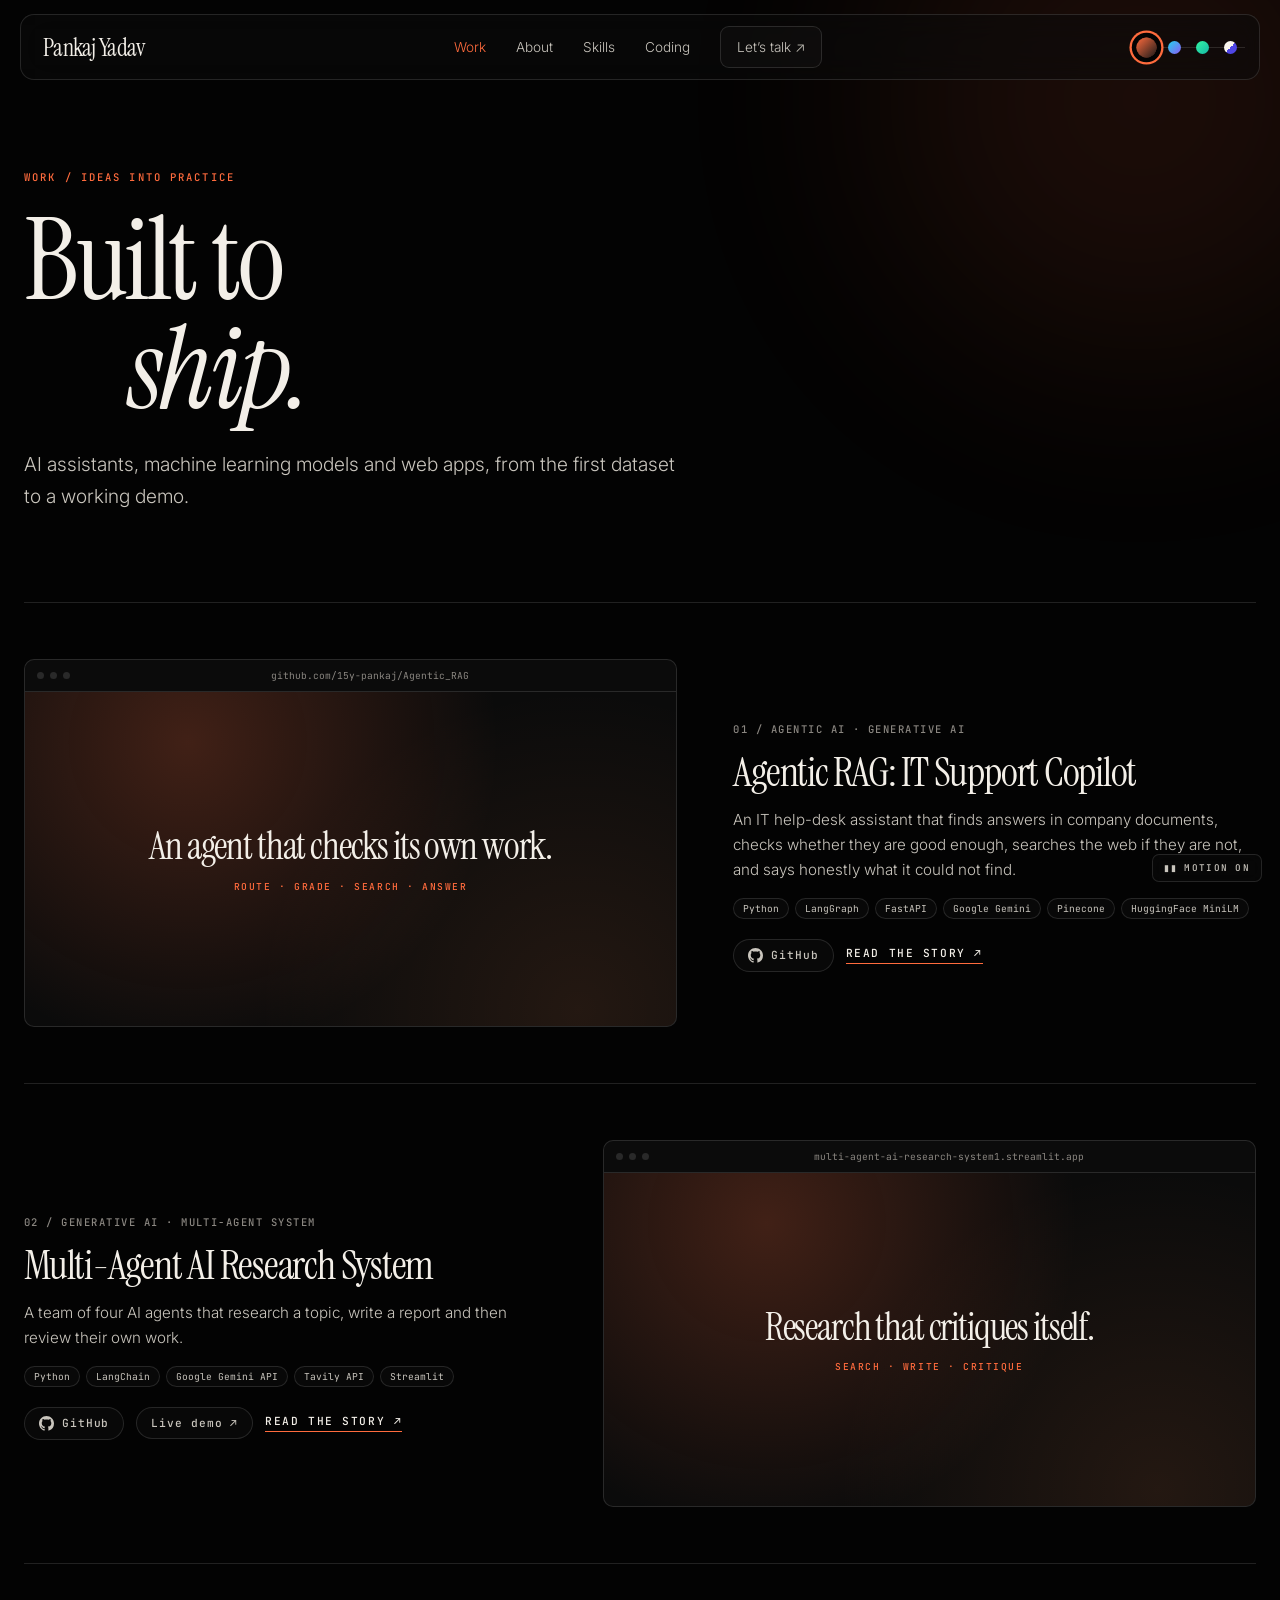
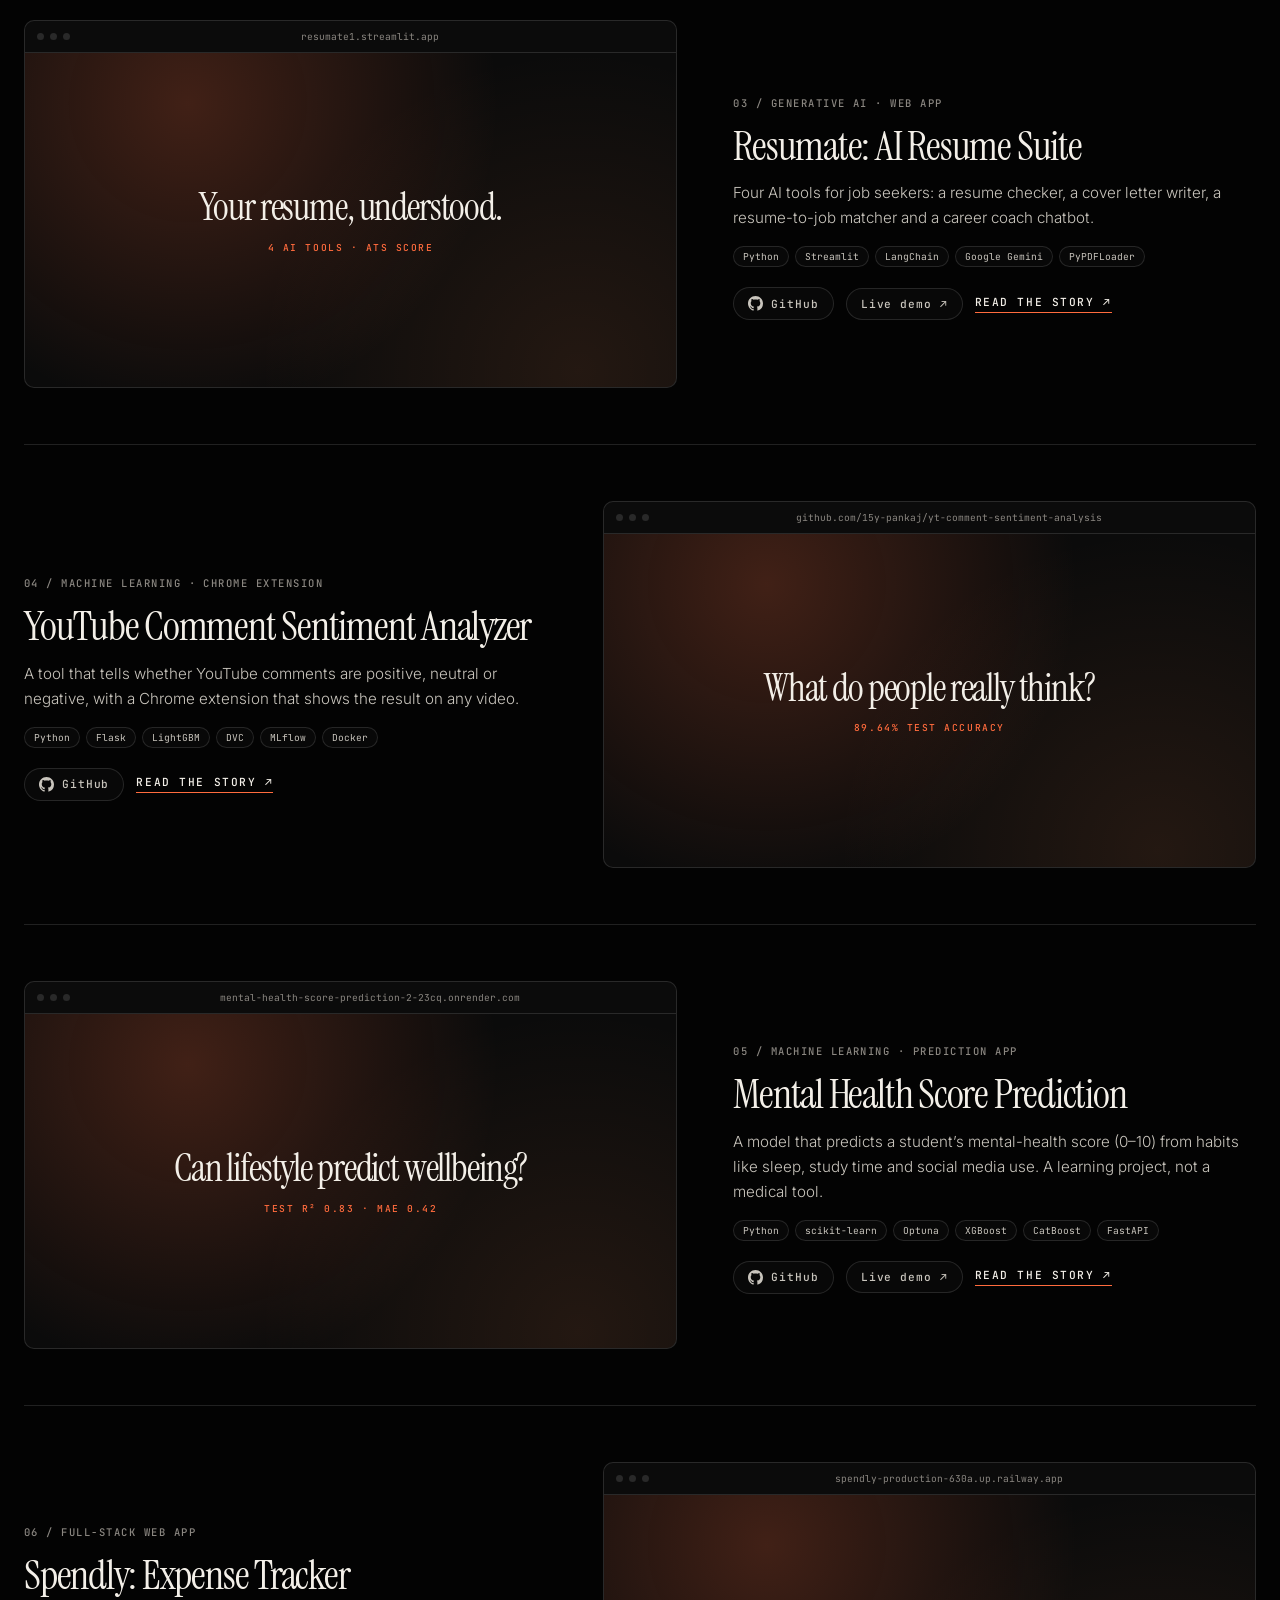
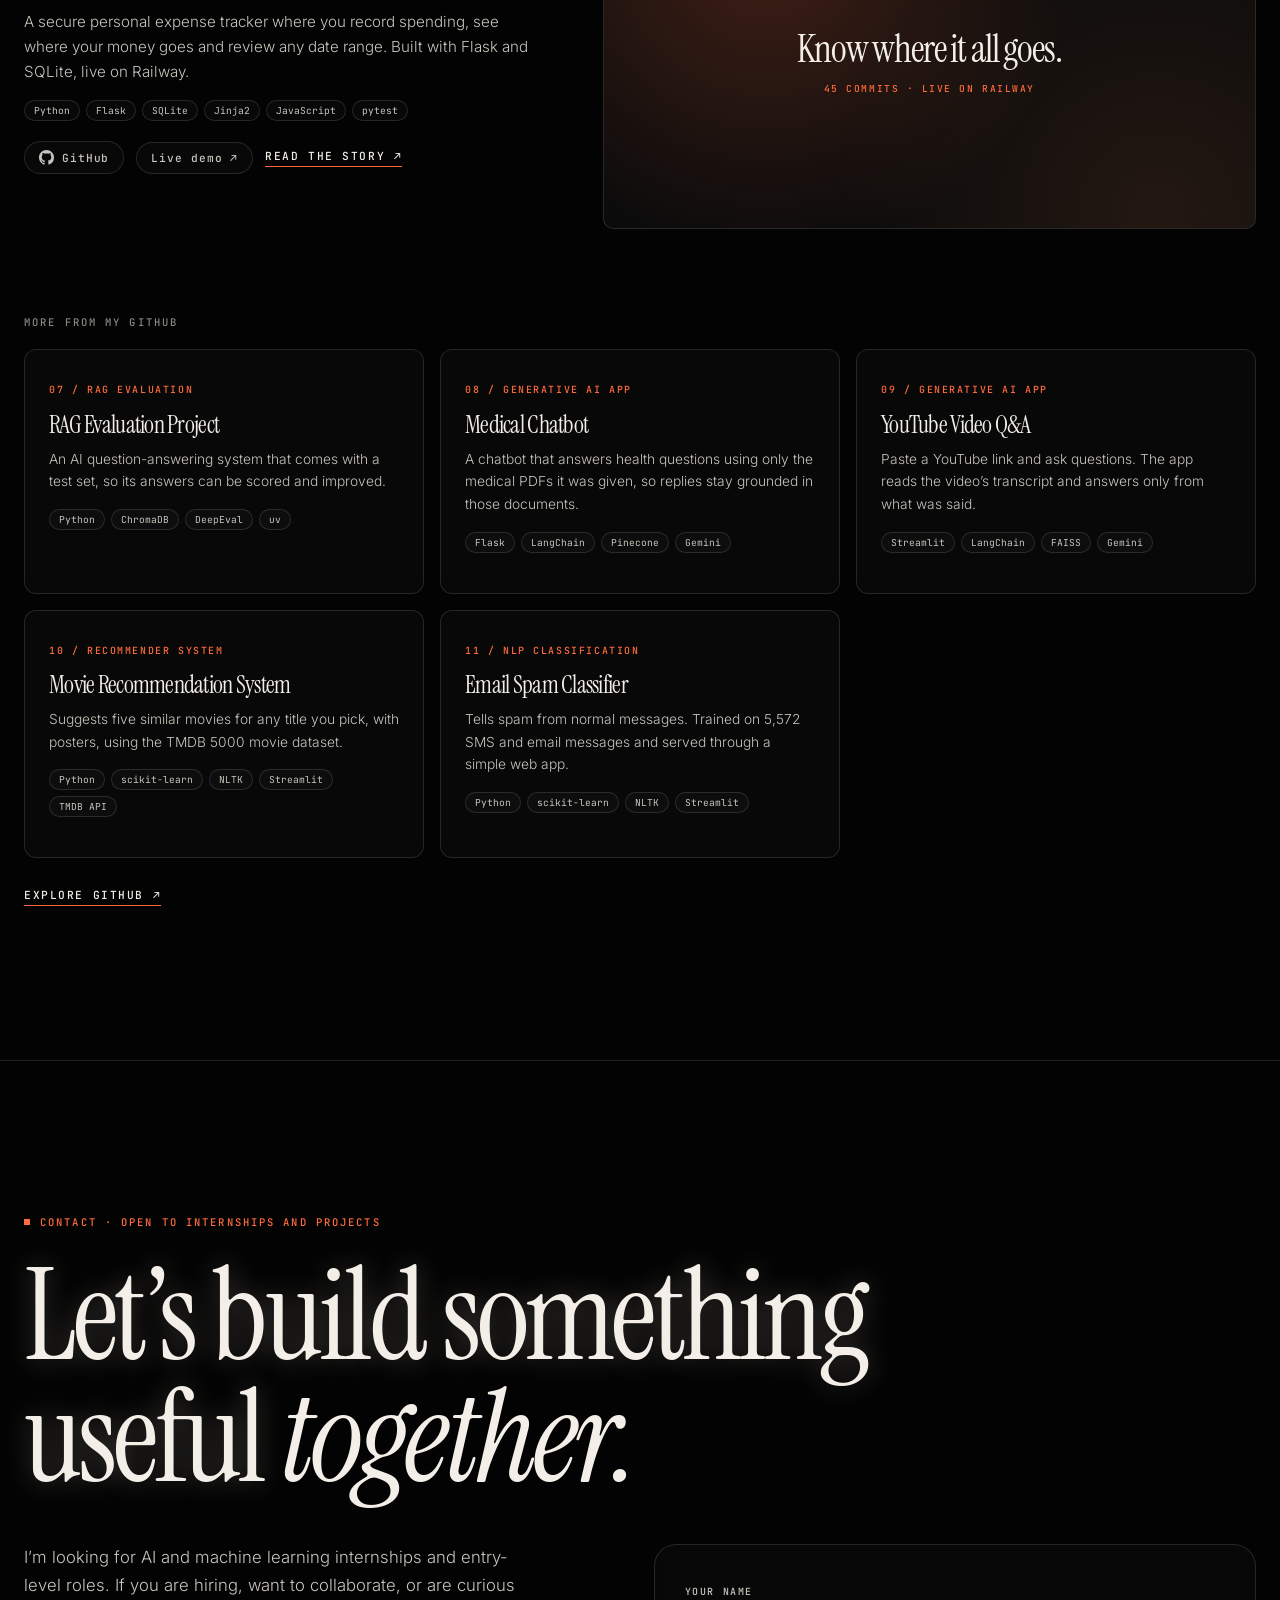
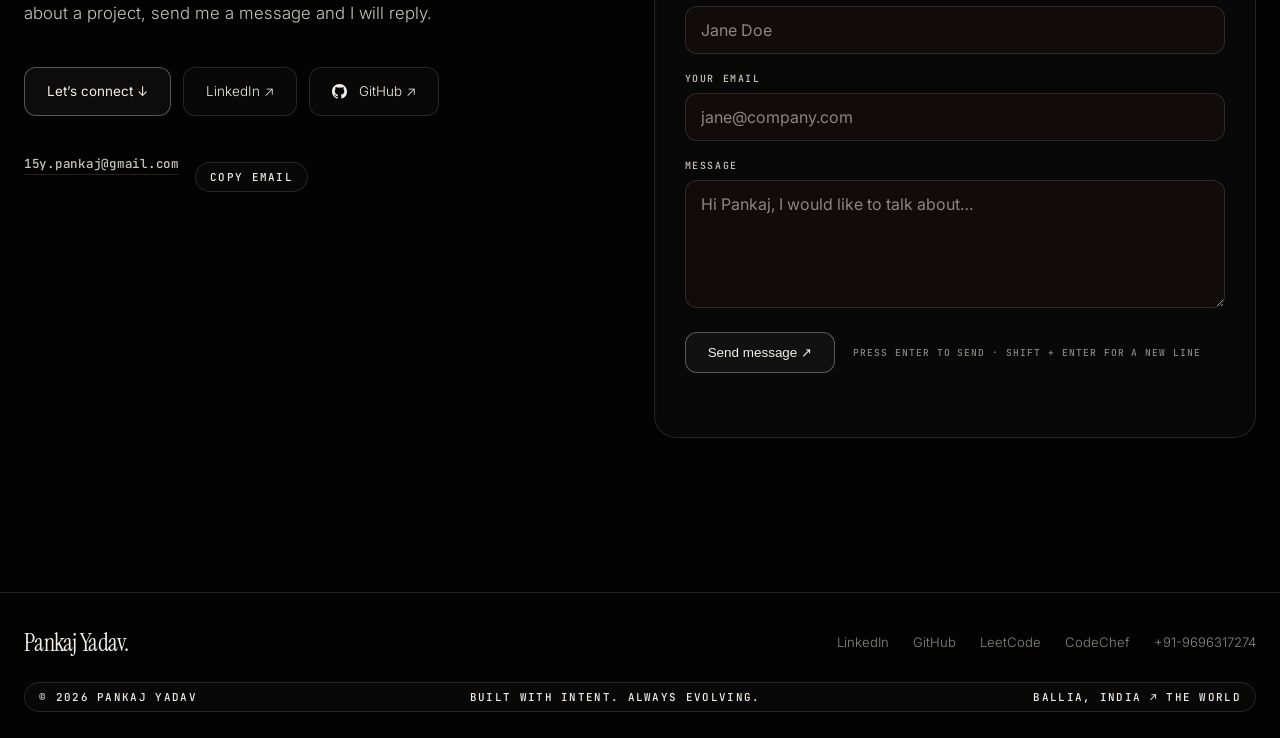
==== pages/work.html @ c6ea8717 "portfolio" ====
<!doctype html>
<html lang="en" data-theme="sunset">
<head>
<meta charset="utf-8">
<meta name="viewport" content="width=device-width, initial-scale=1, viewport-fit=cover">
<title>Work | Pankaj Yadav</title>
<meta name="description" content="Selected projects by Pankaj Yadav: agentic RAG, ML pipelines, LLM applications and web apps.">
<meta name="theme-color" content="#030303">
<meta property="og:title" content="Work | Pankaj Yadav">
<meta property="og:description" content="Selected projects by Pankaj Yadav: agentic RAG, ML pipelines, LLM applications and web apps.">
<meta property="og:type" content="website">
<script>try{var t=localStorage.getItem('theme');if(['aurora','sunset','emerald','light'].indexOf(t)>-1)document.documentElement.setAttribute('data-theme',t)}catch(e){}</script>
<link rel="preconnect" href="https://fonts.googleapis.com">
<link rel="preconnect" href="https://fonts.gstatic.com" crossorigin>
<link href="https://fonts.googleapis.com/css2?family=DM+Serif+Display&family=Instrument+Serif:ital@0;1&family=Inter:wght@300;400;500;600&family=JetBrains+Mono:wght@400;500&family=Space+Grotesk:wght@500;600&display=swap" rel="stylesheet">
<link rel="stylesheet" href="../assets/css/style.css">
</head>
<body>
<div class="progress" id="pg"></div><div class="cur" id="cur"></div>
<a class="skip" href="#main">Skip to content</a>
<button class="mt" id="mt" aria-pressed="false">▮▮ MOTION ON</button>
<header class="nav" id="nav" data-h="false">
  <a class="brand" href="../index.html">Pankaj Yadav</a>
  <nav class="links" id="links" aria-label="Primary">
    <a href="work.html" class="active">Work</a>
    <a href="about.html">About</a>
    <a href="../index.html#skills">Skills</a>
    <a href="../index.html#coding">Coding</a>
    <a class="cta" href="#contact">Let’s talk ↗</a>
  </nav>
  <div class="nav-right">
    <div class="theme-line" role="radiogroup" aria-label="Colour theme"><button class="tdot on" role="radio" aria-checked="true" data-theme="sunset" data-name="Ember" aria-label="Ember theme"></button><button class="tdot" role="radio" aria-checked="false" data-theme="aurora" data-name="Aurora" aria-label="Aurora theme"></button><button class="tdot" role="radio" aria-checked="false" data-theme="emerald" data-name="Emerald" aria-label="Emerald theme"></button><button class="tdot" role="radio" aria-checked="false" data-theme="light" data-name="Light" aria-label="Light theme"></button></div>
    <button class="burger" id="burger" aria-label="Menu" aria-expanded="false"><span></span><span></span></button>
  </div>
</header>
<main id="main">
<section class="page-hero">
  <div class="glow g1"></div>
  <div class="wrap">
    <p class="crumb reveal">WORK / IDEAS INTO PRACTICE</p>
    <h1 class="reveal d1">Built to <em>ship.</em></h1>
    <p class="lead reveal d2">AI assistants, machine learning models and web apps, from the first dataset to a working demo.</p>
  </div>
</section>
<section class="sec" style="padding-top:20px"><div class="wrap">
  <div>
<div class="wp reveal"><a class="mk" href="https://github.com/15y-pankaj/Agentic_RAG" target="_blank" rel="noopener" aria-label="Open Agentic RAG: IT Support Copilot"><div class="mb"><s></s><s></s><s></s><span>github.com/15y-pankaj/Agentic_RAG</span></div><div class="mv"><div><b>An agent that checks its own work.</b><small>ROUTE · GRADE · SEARCH · ANSWER</small></div></div></a>
<div><span class="wn">01 / Agentic AI · Generative AI</span><h3><a href="https://github.com/15y-pankaj/Agentic_RAG" target="_blank" rel="noopener">Agentic RAG: IT Support Copilot</a></h3><p>An IT help-desk assistant that finds answers in company documents, checks whether they are good enough, searches the web if they are not, and says honestly what it could not find.</p><div class="chips sm"><span>Python</span><span>LangGraph</span><span>FastAPI</span><span>Google Gemini</span><span>Pinecone</span><span>HuggingFace MiniLM</span></div><div class="pa"><a class="pb gh" href="https://github.com/15y-pankaj/Agentic_RAG" target="_blank" rel="noopener" aria-label="Agentic RAG: IT Support Copilot on GitHub"><svg viewBox="0 0 16 16" width="15" height="15" fill="currentColor" aria-hidden="true"><path d="M8 0C3.58 0 0 3.58 0 8c0 3.54 2.29 6.53 5.47 7.59.4.07.55-.17.55-.38 0-.19-.01-.82-.01-1.49-2.01.37-2.53-.49-2.69-.94-.09-.23-.48-.94-.82-1.13-.28-.15-.68-.52-.01-.53.63-.01 1.08.58 1.23.82.72 1.21 1.87.87 2.33.66.07-.52.28-.87.51-1.07-1.78-.2-3.64-.89-3.64-3.95 0-.87.31-1.59.82-2.15-.08-.2-.36-1.02.08-2.12 0 0 .67-.21 2.2.82.64-.18 1.32-.27 2-.27.68 0 1.36.09 2 .27 1.53-1.04 2.2-.82 2.2-.82.44 1.1.16 1.92.08 2.12.51.56.82 1.27.82 2.15 0 3.07-1.87 3.75-3.65 3.95.29.25.54.73.54 1.48 0 1.07-.01 1.93-.01 2.2 0 .21.15.46.55.38A8.013 8.013 0 0016 8c0-4.42-3.58-8-8-8z"/></svg> GitHub</a><a class="lk" href="projects/project-agentic-rag.html">Read the story ↗</a></div></div></div>
<div class="wp reveal"><a class="mk" href="https://multi-agent-ai-research-system1.streamlit.app/" target="_blank" rel="noopener" aria-label="Open Multi-Agent AI Research System"><div class="mb"><s></s><s></s><s></s><span>multi-agent-ai-research-system1.streamlit.app</span></div><div class="mv"><div><b>Research that critiques itself.</b><small>SEARCH · WRITE · CRITIQUE</small></div></div></a>
<div><span class="wn">02 / Generative AI · Multi-agent system</span><h3><a href="https://multi-agent-ai-research-system1.streamlit.app/" target="_blank" rel="noopener">Multi-Agent AI Research System</a></h3><p>A team of four AI agents that research a topic, write a report and then review their own work.</p><div class="chips sm"><span>Python</span><span>LangChain</span><span>Google Gemini API</span><span>Tavily API</span><span>Streamlit</span></div><div class="pa"><a class="pb gh" href="https://github.com/15y-pankaj/multi-agent-ai-research-system" target="_blank" rel="noopener" aria-label="Multi-Agent AI Research System on GitHub"><svg viewBox="0 0 16 16" width="15" height="15" fill="currentColor" aria-hidden="true"><path d="M8 0C3.58 0 0 3.58 0 8c0 3.54 2.29 6.53 5.47 7.59.4.07.55-.17.55-.38 0-.19-.01-.82-.01-1.49-2.01.37-2.53-.49-2.69-.94-.09-.23-.48-.94-.82-1.13-.28-.15-.68-.52-.01-.53.63-.01 1.08.58 1.23.82.72 1.21 1.87.87 2.33.66.07-.52.28-.87.51-1.07-1.78-.2-3.64-.89-3.64-3.95 0-.87.31-1.59.82-2.15-.08-.2-.36-1.02.08-2.12 0 0 .67-.21 2.2.82.64-.18 1.32-.27 2-.27.68 0 1.36.09 2 .27 1.53-1.04 2.2-.82 2.2-.82.44 1.1.16 1.92.08 2.12.51.56.82 1.27.82 2.15 0 3.07-1.87 3.75-3.65 3.95.29.25.54.73.54 1.48 0 1.07-.01 1.93-.01 2.2 0 .21.15.46.55.38A8.013 8.013 0 0016 8c0-4.42-3.58-8-8-8z"/></svg> GitHub</a><a class="pb" href="https://multi-agent-ai-research-system1.streamlit.app/" target="_blank" rel="noopener" aria-label="Multi-Agent AI Research System live demo">Live demo ↗</a><a class="lk" href="projects/project-research-agents.html">Read the story ↗</a></div></div></div>
<div class="wp reveal"><a class="mk" href="https://resumate1.streamlit.app/" target="_blank" rel="noopener" aria-label="Open Resumate: AI Resume Suite"><div class="mb"><s></s><s></s><s></s><span>resumate1.streamlit.app</span></div><div class="mv"><div><b>Your resume, understood.</b><small>4 AI TOOLS · ATS SCORE</small></div></div></a>
<div><span class="wn">03 / Generative AI · Web app</span><h3><a href="https://resumate1.streamlit.app/" target="_blank" rel="noopener">Resumate: AI Resume Suite</a></h3><p>Four AI tools for job seekers: a resume checker, a cover letter writer, a resume-to-job matcher and a career coach chatbot.</p><div class="chips sm"><span>Python</span><span>Streamlit</span><span>LangChain</span><span>Google Gemini</span><span>PyPDFLoader</span></div><div class="pa"><a class="pb gh" href="https://github.com/15y-pankaj/resumate" target="_blank" rel="noopener" aria-label="Resumate: AI Resume Suite on GitHub"><svg viewBox="0 0 16 16" width="15" height="15" fill="currentColor" aria-hidden="true"><path d="M8 0C3.58 0 0 3.58 0 8c0 3.54 2.29 6.53 5.47 7.59.4.07.55-.17.55-.38 0-.19-.01-.82-.01-1.49-2.01.37-2.53-.49-2.69-.94-.09-.23-.48-.94-.82-1.13-.28-.15-.68-.52-.01-.53.63-.01 1.08.58 1.23.82.72 1.21 1.87.87 2.33.66.07-.52.28-.87.51-1.07-1.78-.2-3.64-.89-3.64-3.95 0-.87.31-1.59.82-2.15-.08-.2-.36-1.02.08-2.12 0 0 .67-.21 2.2.82.64-.18 1.32-.27 2-.27.68 0 1.36.09 2 .27 1.53-1.04 2.2-.82 2.2-.82.44 1.1.16 1.92.08 2.12.51.56.82 1.27.82 2.15 0 3.07-1.87 3.75-3.65 3.95.29.25.54.73.54 1.48 0 1.07-.01 1.93-.01 2.2 0 .21.15.46.55.38A8.013 8.013 0 0016 8c0-4.42-3.58-8-8-8z"/></svg> GitHub</a><a class="pb" href="https://resumate1.streamlit.app/" target="_blank" rel="noopener" aria-label="Resumate: AI Resume Suite live demo">Live demo ↗</a><a class="lk" href="projects/project-resumate.html">Read the story ↗</a></div></div></div>
<div class="wp reveal"><a class="mk" href="https://github.com/15y-pankaj/yt-comment-sentiment-analysis" target="_blank" rel="noopener" aria-label="Open YouTube Comment Sentiment Analyzer"><div class="mb"><s></s><s></s><s></s><span>github.com/15y-pankaj/yt-comment-sentiment-analysis</span></div><div class="mv"><div><b>What do people really think?</b><small>89.64% TEST ACCURACY</small></div></div></a>
<div><span class="wn">04 / Machine learning · Chrome extension</span><h3><a href="https://github.com/15y-pankaj/yt-comment-sentiment-analysis" target="_blank" rel="noopener">YouTube Comment Sentiment Analyzer</a></h3><p>A tool that tells whether YouTube comments are positive, neutral or negative, with a Chrome extension that shows the result on any video.</p><div class="chips sm"><span>Python</span><span>Flask</span><span>LightGBM</span><span>DVC</span><span>MLflow</span><span>Docker</span></div><div class="pa"><a class="pb gh" href="https://github.com/15y-pankaj/yt-comment-sentiment-analysis" target="_blank" rel="noopener" aria-label="YouTube Comment Sentiment Analyzer on GitHub"><svg viewBox="0 0 16 16" width="15" height="15" fill="currentColor" aria-hidden="true"><path d="M8 0C3.58 0 0 3.58 0 8c0 3.54 2.29 6.53 5.47 7.59.4.07.55-.17.55-.38 0-.19-.01-.82-.01-1.49-2.01.37-2.53-.49-2.69-.94-.09-.23-.48-.94-.82-1.13-.28-.15-.68-.52-.01-.53.63-.01 1.08.58 1.23.82.72 1.21 1.87.87 2.33.66.07-.52.28-.87.51-1.07-1.78-.2-3.64-.89-3.64-3.95 0-.87.31-1.59.82-2.15-.08-.2-.36-1.02.08-2.12 0 0 .67-.21 2.2.82.64-.18 1.32-.27 2-.27.68 0 1.36.09 2 .27 1.53-1.04 2.2-.82 2.2-.82.44 1.1.16 1.92.08 2.12.51.56.82 1.27.82 2.15 0 3.07-1.87 3.75-3.65 3.95.29.25.54.73.54 1.48 0 1.07-.01 1.93-.01 2.2 0 .21.15.46.55.38A8.013 8.013 0 0016 8c0-4.42-3.58-8-8-8z"/></svg> GitHub</a><a class="lk" href="projects/project-youtube-sentiment.html">Read the story ↗</a></div></div></div>
<div class="wp reveal"><a class="mk" href="https://mental-health-score-prediction-2-23cq.onrender.com" target="_blank" rel="noopener" aria-label="Open Mental Health Score Prediction"><div class="mb"><s></s><s></s><s></s><span>mental-health-score-prediction-2-23cq.onrender.com</span></div><div class="mv"><div><b>Can lifestyle predict wellbeing?</b><small>TEST R² 0.83 · MAE 0.42</small></div></div></a>
<div><span class="wn">05 / Machine learning · Prediction app</span><h3><a href="https://mental-health-score-prediction-2-23cq.onrender.com" target="_blank" rel="noopener">Mental Health Score Prediction</a></h3><p>A model that predicts a student’s mental-health score (0–10) from habits like sleep, study time and social media use. A learning project, not a medical tool.</p><div class="chips sm"><span>Python</span><span>scikit-learn</span><span>Optuna</span><span>XGBoost</span><span>CatBoost</span><span>FastAPI</span></div><div class="pa"><a class="pb gh" href="https://github.com/15y-pankaj/Mental-Health-Score-Prediction" target="_blank" rel="noopener" aria-label="Mental Health Score Prediction on GitHub"><svg viewBox="0 0 16 16" width="15" height="15" fill="currentColor" aria-hidden="true"><path d="M8 0C3.58 0 0 3.58 0 8c0 3.54 2.29 6.53 5.47 7.59.4.07.55-.17.55-.38 0-.19-.01-.82-.01-1.49-2.01.37-2.53-.49-2.69-.94-.09-.23-.48-.94-.82-1.13-.28-.15-.68-.52-.01-.53.63-.01 1.08.58 1.23.82.72 1.21 1.87.87 2.33.66.07-.52.28-.87.51-1.07-1.78-.2-3.64-.89-3.64-3.95 0-.87.31-1.59.82-2.15-.08-.2-.36-1.02.08-2.12 0 0 .67-.21 2.2.82.64-.18 1.32-.27 2-.27.68 0 1.36.09 2 .27 1.53-1.04 2.2-.82 2.2-.82.44 1.1.16 1.92.08 2.12.51.56.82 1.27.82 2.15 0 3.07-1.87 3.75-3.65 3.95.29.25.54.73.54 1.48 0 1.07-.01 1.93-.01 2.2 0 .21.15.46.55.38A8.013 8.013 0 0016 8c0-4.42-3.58-8-8-8z"/></svg> GitHub</a><a class="pb" href="https://mental-health-score-prediction-2-23cq.onrender.com" target="_blank" rel="noopener" aria-label="Mental Health Score Prediction live demo">Live demo ↗</a><a class="lk" href="projects/project-mental-health.html">Read the story ↗</a></div></div></div>
<div class="wp reveal"><a class="mk" href="https://spendly-production-630a.up.railway.app" target="_blank" rel="noopener" aria-label="Open Spendly: Expense Tracker"><div class="mb"><s></s><s></s><s></s><span>spendly-production-630a.up.railway.app</span></div><div class="mv"><div><b>Know where it all goes.</b><small>45 COMMITS · LIVE ON RAILWAY</small></div></div></a>
<div><span class="wn">06 / Full-stack web app</span><h3><a href="https://spendly-production-630a.up.railway.app" target="_blank" rel="noopener">Spendly: Expense Tracker</a></h3><p>A secure personal expense tracker where you record spending, see where your money goes and review any date range. Built with Flask and SQLite, live on Railway.</p><div class="chips sm"><span>Python</span><span>Flask</span><span>SQLite</span><span>Jinja2</span><span>JavaScript</span><span>pytest</span></div><div class="pa"><a class="pb gh" href="https://github.com/15y-pankaj/spendly" target="_blank" rel="noopener" aria-label="Spendly: Expense Tracker on GitHub"><svg viewBox="0 0 16 16" width="15" height="15" fill="currentColor" aria-hidden="true"><path d="M8 0C3.58 0 0 3.58 0 8c0 3.54 2.29 6.53 5.47 7.59.4.07.55-.17.55-.38 0-.19-.01-.82-.01-1.49-2.01.37-2.53-.49-2.69-.94-.09-.23-.48-.94-.82-1.13-.28-.15-.68-.52-.01-.53.63-.01 1.08.58 1.23.82.72 1.21 1.87.87 2.33.66.07-.52.28-.87.51-1.07-1.78-.2-3.64-.89-3.64-3.95 0-.87.31-1.59.82-2.15-.08-.2-.36-1.02.08-2.12 0 0 .67-.21 2.2.82.64-.18 1.32-.27 2-.27.68 0 1.36.09 2 .27 1.53-1.04 2.2-.82 2.2-.82.44 1.1.16 1.92.08 2.12.51.56.82 1.27.82 2.15 0 3.07-1.87 3.75-3.65 3.95.29.25.54.73.54 1.48 0 1.07-.01 1.93-.01 2.2 0 .21.15.46.55.38A8.013 8.013 0 0016 8c0-4.42-3.58-8-8-8z"/></svg> GitHub</a><a class="pb" href="https://spendly-production-630a.up.railway.app" target="_blank" rel="noopener" aria-label="Spendly: Expense Tracker live demo">Live demo ↗</a><a class="lk" href="projects/project-spendly.html">Read the story ↗</a></div></div></div>
  </div>
  <p class="lb g reveal" style="margin:30px 0 0">MORE FROM MY GITHUB</p>
  <div class="mw reveal"><a class="card" href="https://github.com/15y-pankaj/RAG-EVAL-PROJECT" target="_blank" rel="noopener"><small>07 / RAG evaluation</small><h4>RAG Evaluation Project</h4><p>An AI question-answering system that comes with a test set, so its answers can be scored and improved.</p><div class="chips sm"><span>Python</span><span>ChromaDB</span><span>DeepEval</span><span>uv</span></div></a>
<a class="card" href="https://github.com/15y-pankaj/medical-chatbot" target="_blank" rel="noopener"><small>08 / Generative AI app</small><h4>Medical Chatbot</h4><p>A chatbot that answers health questions using only the medical PDFs it was given, so replies stay grounded in those documents.</p><div class="chips sm"><span>Flask</span><span>LangChain</span><span>Pinecone</span><span>Gemini</span></div></a>
<a class="card" href="https://github.com/15y-pankaj/youtube-video-qa" target="_blank" rel="noopener"><small>09 / Generative AI app</small><h4>YouTube Video Q&amp;A</h4><p>Paste a YouTube link and ask questions. The app reads the video’s transcript and answers only from what was said.</p><div class="chips sm"><span>Streamlit</span><span>LangChain</span><span>FAISS</span><span>Gemini</span></div></a>
<a class="card" href="https://github.com/15y-pankaj/Movie-Recommendation-System" target="_blank" rel="noopener"><small>10 / Recommender system</small><h4>Movie Recommendation System</h4><p>Suggests five similar movies for any title you pick, with posters, using the TMDB 5000 movie dataset.</p><div class="chips sm"><span>Python</span><span>scikit-learn</span><span>NLTK</span><span>Streamlit</span><span>TMDB API</span></div></a>
<a class="card" href="https://github.com/15y-pankaj/Email-Spam-Classifier" target="_blank" rel="noopener"><small>11 / NLP classification</small><h4>Email Spam Classifier</h4><p>Tells spam from normal messages. Trained on 5,572 SMS and email messages and served through a simple web app.</p><div class="chips sm"><span>Python</span><span>scikit-learn</span><span>NLTK</span><span>Streamlit</span></div></a>
</div>
  <a class="all reveal" href="https://github.com/15y-pankaj" target="_blank" rel="noopener">Explore GitHub ↗</a>
</div></section>
<section class="sec contact" id="contact">
  <div class="wrap">
    <p class="lb reveal">Contact · Open to internships and projects</p>
    <h2 class="huge gl sg" style="margin-top:26px">Let’s build something<br>useful <em>together.</em></h2>
    <div class="cgrid">
      <div class="cinfo reveal">
        <p class="sub">I’m looking for AI and machine learning internships and entry-level roles. If you are hiring, want to collaborate, or are curious about a project, send me a message and I will reply.</p>
        <div class="btns">
          <a class="btn primary" href="#message" data-focus="message">Let’s connect ↓</a>
          <a class="btn" href="https://www.linkedin.com/in/pankaj-yadav-7a8283297/" target="_blank" rel="noopener">LinkedIn ↗</a>
          <a class="btn" href="https://github.com/15y-pankaj" target="_blank" rel="noopener"><svg viewBox="0 0 16 16" width="15" height="15" fill="currentColor" aria-hidden="true"><path d="M8 0C3.58 0 0 3.58 0 8c0 3.54 2.29 6.53 5.47 7.59.4.07.55-.17.55-.38 0-.19-.01-.82-.01-1.49-2.01.37-2.53-.49-2.69-.94-.09-.23-.48-.94-.82-1.13-.28-.15-.68-.52-.01-.53.63-.01 1.08.58 1.23.82.72 1.21 1.87.87 2.33.66.07-.52.28-.87.51-1.07-1.78-.2-3.64-.89-3.64-3.95 0-.87.31-1.59.82-2.15-.08-.2-.36-1.02.08-2.12 0 0 .67-.21 2.2.82.64-.18 1.32-.27 2-.27.68 0 1.36.09 2 .27 1.53-1.04 2.2-.82 2.2-.82.44 1.1.16 1.92.08 2.12.51.56.82 1.27.82 2.15 0 3.07-1.87 3.75-3.65 3.95.29.25.54.73.54 1.48 0 1.07-.01 1.93-.01 2.2 0 .21.15.46.55.38A8.013 8.013 0 0016 8c0-4.42-3.58-8-8-8z"/></svg> GitHub ↗</a>
        </div>
        <p class="mail"><a href="mailto:15y.pankaj@gmail.com">15y.pankaj@gmail.com</a><button type="button" class="copy" data-copy="15y.pankaj@gmail.com">Copy email</button></p>
      </div>
      <form class="msg reveal" id="msgform" novalidate autocomplete="on">
        <label for="m-name">Your name</label>
        <input id="m-name" name="name" type="text" autocomplete="name" placeholder="Jane Doe" required>
        <label for="m-email">Your email</label>
        <input id="m-email" name="email" type="email" autocomplete="email" placeholder="jane@company.com" required>
        <label for="message">Message</label>
        <textarea id="message" name="message" rows="5" placeholder="Hi Pankaj, I would like to talk about…" required></textarea>
        <input class="hp" type="text" name="_honey" tabindex="-1" autocomplete="off" aria-hidden="true">
        <div class="mrow"><button class="btn primary" type="submit" id="msend">Send message ↗</button><small>Press Enter to send · Shift + Enter for a new line</small></div>
        <p class="mst" id="mst" role="status" aria-live="polite"></p>
      </form>
    </div>
  </div>
</section>
</main>
<footer class="foot">
  <div class="wrap">
    <div class="foot-row">
      <a class="brand" href="#top">Pankaj Yadav.</a>
      <div class="soc">
        <a href="https://www.linkedin.com/in/pankaj-yadav-7a8283297/" target="_blank" rel="noopener">LinkedIn</a>
        <a href="https://github.com/15y-pankaj" target="_blank" rel="noopener">GitHub</a>
        <a href="https://leetcode.com/u/15y_pankaj/" target="_blank" rel="noopener">LeetCode</a>
        <a href="https://www.codechef.com/users/pankaj_15y" target="_blank" rel="noopener">CodeChef</a>
        <a href="tel:+919696317274">+91-9696317274</a>
      </div>
    </div>
    <div class="copy"><span>© <span id="yr">2026</span> PANKAJ YADAV</span><span>BUILT WITH INTENT. ALWAYS EVOLVING.</span><span>BALLIA, INDIA ↗ THE WORLD</span></div>
  </div>
</footer>
<script src="../assets/js/script.js"></script>
</body>
</html>
---- assets/css/style.css ----
/* =====================================================================
   THEMES  (Sunset = the black + orange editorial look)
   ===================================================================== */
:root,[data-theme="aurora"]{
  --bg:#050714; --bg2:#0a0e26; --card:rgba(255,255,255,.035); --card-solid:#0b0f2b; --line:rgba(255,255,255,.13);
  --text:#eef2ff; --muted:#8e98bd; --soft:#c6cdea;
  --a1:#22d3ee; --a2:#8b5cf6; --a3:#f472b6; --a1-rgb:34,211,238; --a2-rgb:139,92,246;
  --ink:222,236,255; --rim:34,211,238; --on:#03131a; --nav:rgba(8,10,28,.58);
  --radius:16px; --display:"Instrument Serif",Georgia,serif; --dw:400; --dt:-.025em; --em:italic;
  --tglow:0 0 30px rgba(120,190,255,.22);
  --pbg:var(--grad); --pcolor:var(--on); --pborder:transparent;
  --mesh:radial-gradient(900px 600px at 85% -10%,color-mix(in srgb,var(--a2) 30%,transparent),transparent 60%),radial-gradient(800px 600px at -10% 45%,color-mix(in srgb,var(--a1) 18%,transparent),transparent 60%),radial-gradient(700px 500px at 70% 110%,color-mix(in srgb,var(--a3) 16%,transparent),transparent 60%);
  --pattern:none; color-scheme:dark;
}
[data-theme="sunset"]{
  --bg:#030303; --bg2:#0b0b0b; --card:rgba(255,255,255,.025); --card-solid:#0b0b0b; --line:rgba(255,255,255,.12);
  --text:#f3efe8; --muted:#8a8680; --soft:#c9c5bd;
  --a1:#ff6b3d; --a2:#ff8a4c; --a3:#ffb27a; --a1-rgb:255,107,61; --a2-rgb:255,138,76;
  --ink:255,238,222; --rim:255,128,56; --on:#0a0a0a; --nav:rgba(12,12,12,.55);
  --radius:12px; --display:"Instrument Serif",Georgia,serif; --dw:400; --dt:-.03em; --em:italic;
  --tglow:0 0 28px rgba(255,240,225,.28);
  --pbg:rgba(255,255,255,.04); --pcolor:var(--text); --pborder:rgba(255,255,255,.3);
  --mesh:none; --pattern:none; color-scheme:dark;
}
[data-theme="emerald"]{
  --bg:#020f0a; --bg2:#051a10; --card:rgba(160,255,215,.04); --card-solid:#06180f; --line:rgba(150,255,210,.16);
  --text:#e8fff4; --muted:#7fae9a; --soft:#c3ead9;
  --a1:#34f5a3; --a2:#14b8a6; --a3:#bef264; --a1-rgb:52,245,163; --a2-rgb:20,184,166;
  --ink:210,255,235; --rim:52,245,163; --on:#02150c; --nav:rgba(2,15,10,.62);
  --radius:4px; --display:"Space Grotesk",system-ui,sans-serif; --dw:600; --dt:-.045em; --em:normal;
  --tglow:0 0 26px rgba(80,255,190,.2);
  --pbg:var(--grad); --pcolor:var(--on); --pborder:transparent;
  --mesh:radial-gradient(800px 600px at 90% -10%,color-mix(in srgb,var(--a2) 24%,transparent),transparent 60%),radial-gradient(700px 500px at -5% 60%,color-mix(in srgb,var(--a1) 12%,transparent),transparent 60%);
  --pattern:linear-gradient(var(--line) 1px,transparent 1px),linear-gradient(90deg,var(--line) 1px,transparent 1px); color-scheme:dark;
}
[data-theme="light"]{
  --bg:#faf6ee; --bg2:#f1eadb; --card:rgba(255,255,255,.7); --card-solid:#ffffff; --line:rgba(24,24,50,.15);
  --text:#16162b; --muted:#5d5d78; --soft:#2c2c47;
  --a1:#4f46e5; --a2:#ec5b4f; --a3:#f59e0b; --a1-rgb:79,70,229; --a2-rgb:236,91,79;
  --ink:22,22,43; --rim:79,70,229; --on:#ffffff; --nav:rgba(250,246,238,.74);
  --radius:14px; --display:"DM Serif Display",Georgia,serif; --dw:400; --dt:-.015em; --em:italic;
  --tglow:0 0 0 transparent;
  --pbg:var(--grad); --pcolor:var(--on); --pborder:transparent;
  --mesh:radial-gradient(800px 600px at 90% -10%,color-mix(in srgb,var(--a2) 18%,transparent),transparent 60%),radial-gradient(800px 600px at -10% 40%,color-mix(in srgb,var(--a1) 14%,transparent),transparent 60%),radial-gradient(700px 500px at 60% 110%,color-mix(in srgb,var(--a3) 16%,transparent),transparent 60%);
  --pattern:radial-gradient(circle,rgba(24,24,50,.13) 1px,transparent 1.4px); color-scheme:light;
  --pinv:1;
}
:root{
  --accent:var(--a1); --grad:linear-gradient(100deg,var(--a1),var(--a2) 55%,var(--a3));
  --sans:"Inter",system-ui,sans-serif; --mono:"JetBrains Mono",ui-monospace,monospace; --wrap:1240px;
}
[data-theme="sunset"] em{background:none;color:inherit;-webkit-text-fill-color:currentColor}

/* =====================================================================
   BASE
   ===================================================================== */
*{box-sizing:border-box;margin:0;padding:0}
html{scroll-behavior:smooth;scroll-padding-top:90px}
body{background:var(--bg);color:var(--text);font:300 1rem/1.65 var(--sans);-webkit-font-smoothing:antialiased;overflow-x:hidden;transition:background-color .6s,color .6s}
body::before{content:"";position:fixed;inset:0;z-index:-3;background:var(--mesh);pointer-events:none}
body::after{content:"";position:fixed;inset:0;z-index:-2;background-image:var(--pattern);background-size:48px 48px;pointer-events:none;opacity:.5;-webkit-mask-image:radial-gradient(ellipse at 50% 30%,#000 20%,transparent 75%);mask-image:radial-gradient(ellipse at 50% 30%,#000 20%,transparent 75%)}
[data-theme="light"] body::after{background-size:24px 24px;opacity:.7}
a{color:inherit;text-decoration:none}
ul,ol{list-style:none}
em{font-family:var(--display);font-style:var(--em);font-weight:inherit;background:var(--grad);-webkit-background-clip:text;background-clip:text;color:transparent;padding-right:.06em}
.wrap{width:min(var(--wrap),100% - 48px);margin-inline:auto}
main,footer{position:relative;z-index:1}
.skip{position:absolute;left:-999px;top:8px;background:var(--a1);color:var(--on);padding:8px 14px;border-radius:8px;z-index:400}
.skip:focus{left:8px}
.progress{position:fixed;top:0;left:0;right:0;height:2px;background:var(--a1);transform:scaleX(0);transform-origin:0 50%;z-index:300;box-shadow:0 0 12px var(--a1)}
.cur{position:fixed;left:0;top:0;width:8px;height:8px;pointer-events:none;z-index:250;opacity:0;transition:opacity .3s}
.cur::before{content:"";position:absolute;inset:0;border-radius:50%;background:var(--text);box-shadow:0 0 14px 4px rgba(var(--a1-rgb),.5);transition:scale .25s cubic-bezier(.2,.7,.2,1),background .25s,box-shadow .25s}
.cur.hot::before{scale:1.7;background:rgba(var(--a1-rgb),.3);box-shadow:0 0 0 1px var(--a1),0 0 18px 2px rgba(var(--a1-rgb),.45)}
@media (hover:none),(pointer:coarse){.cur{display:none}}
a:focus-visible,button:focus-visible{outline:2px solid var(--a1);outline-offset:3px}
.gl{text-shadow:var(--tglow)}
.gl em{text-shadow:none}

/* labels */
.lb{font:500 .66rem var(--mono);letter-spacing:.2em;text-transform:uppercase;color:var(--a1)}
.lb::before{content:"";display:inline-block;width:6px;height:6px;background:var(--a1);margin-right:10px;vertical-align:1px}
.lb.g{color:var(--muted)}.lb.g::before{display:none}
.tag{font:500 .66rem var(--mono);letter-spacing:.2em;text-transform:uppercase;color:var(--a1);margin-bottom:22px}
.tag::before{content:"";display:inline-block;width:6px;height:6px;background:var(--a1);margin-right:10px;vertical-align:1px}
.tag span{color:var(--muted);margin-left:10px}

/* =====================================================================
   NAV (floating pill)
   ===================================================================== */
.nav{position:fixed;top:14px;left:50%;width:min(var(--wrap),100% - 32px);transform:translateX(-50%);z-index:200;display:flex;justify-content:space-between;align-items:center;padding:11px 14px 11px 22px;border:1px solid var(--line);border-radius:14px;background:var(--nav);backdrop-filter:blur(16px);-webkit-backdrop-filter:blur(16px);transition:transform .5s cubic-bezier(.2,.7,.2,1),opacity .4s}
.brand{font:var(--dw) 1.5rem var(--display);letter-spacing:var(--dt)}
.links{display:flex;align-items:center;gap:30px;font-size:.85rem}
.links a{color:var(--soft);transition:color .2s}
.links a:not(.cta):hover,.links a.active{color:var(--a1)}
.links a.cta{border:1px solid var(--line);border-radius:9px;padding:9px 16px;background:var(--card)}
.links a.cta:hover{border-color:var(--a1);color:var(--a1)}
.nav-right{display:flex;align-items:center;gap:18px}
.theme-line{position:relative;display:flex;align-items:center;gap:15px;padding:6px 8px}
.theme-line::before{content:"";position:absolute;left:0;right:0;top:50%;height:1px;background:var(--line)}
.tdot{position:relative;width:13px;height:13px;border-radius:50%;border:0;cursor:pointer;transition:transform .3s cubic-bezier(.3,1.6,.5,1),box-shadow .3s;background:var(--c)}
.tdot[data-theme="aurora"]{--c:linear-gradient(135deg,#22d3ee,#8b5cf6)}
.tdot[data-theme="sunset"]{--c:linear-gradient(135deg,#ff6b3d,#1a1a1a)}
.tdot[data-theme="emerald"]{--c:linear-gradient(135deg,#34f5a3,#14b8a6)}
.tdot[data-theme="light"]{--c:linear-gradient(135deg,#faf6ee 50%,#4f46e5 50%)}
.tdot:hover{transform:scale(1.35)}
.tdot.on{transform:scale(1.55);box-shadow:0 0 0 3px var(--bg),0 0 0 4.5px var(--a1)}
.tdot::after{content:attr(data-name);position:absolute;top:calc(100% + 14px);left:50%;transform:translateX(-50%);white-space:nowrap;font:500 .6rem var(--mono);letter-spacing:.12em;text-transform:uppercase;color:var(--text);background:var(--card-solid);border:1px solid var(--line);padding:3px 8px;border-radius:6px;opacity:0;pointer-events:none;transition:opacity .2s}
.tdot:hover::after,.tdot:focus-visible::after{opacity:1}
.ripple{position:fixed;width:20px;height:20px;margin:-10px 0 0 -10px;border-radius:50%;border:2px solid var(--a1);pointer-events:none;z-index:300;animation:ripple .9s ease-out forwards}
@keyframes ripple{to{transform:scale(90);opacity:0}}
.burger{display:none;background:none;border:0;width:32px;height:32px;cursor:pointer;position:relative}
.burger span{position:absolute;left:5px;right:5px;height:1.5px;background:var(--text);transition:.3s}
.burger span:first-child{top:12px}.burger span:last-child{top:19px}
.burger[aria-expanded="true"] span:first-child{top:15px;transform:rotate(45deg)}
.burger[aria-expanded="true"] span:last-child{top:15px;transform:rotate(-45deg)}
.mt{position:fixed;right:18px;bottom:18px;z-index:150;font:500 .58rem var(--mono);letter-spacing:.14em;color:var(--soft);background:var(--nav);border:1px solid var(--line);padding:7px 11px;border-radius:7px;cursor:pointer;backdrop-filter:blur(8px)}
.mt:hover{color:var(--a1);border-color:var(--a1)}

/* =====================================================================
   HERO  (halftone portrait made from the photo, dissolves on scroll)
   ===================================================================== */
#pt{--ps:min(88vh,96vw,880px);position:fixed;left:50%;top:5vh;width:var(--ps);height:var(--ps);margin-left:calc(var(--ps)/-2);z-index:0;pointer-events:none}
.hero{min-height:100svh;position:relative;display:flex;flex-direction:column;padding:118px 0 34px;overflow:hidden}
.hero .wrap{display:flex;flex-direction:column;flex:1}
.ht{display:flex;justify-content:space-between;gap:12px;flex-wrap:wrap}
.rail{position:absolute;left:max(24px,calc((100% - var(--wrap))/2));top:34%}
.rail b{display:block;color:var(--a1);font:300 1.4rem var(--sans);margin:8px 0}
.rail span{display:block;font:500 .6rem/1.6 var(--mono);letter-spacing:.16em;color:var(--soft)}
.hc{margin-top:auto;position:relative;text-align:center;padding-top:20px}
.hc .lb{display:block;font-size:.58rem;color:var(--soft);margin-bottom:6px}
.hc .lb::before{display:none}
.status{display:inline-flex;align-items:center;gap:10px;font:500 .62rem var(--mono);letter-spacing:.14em;padding:7px 14px;border:1px solid var(--line);border-radius:99px;background:var(--card);backdrop-filter:blur(8px);margin-bottom:14px;transition:border-color .25s}
.status:hover{border-color:var(--a1);color:var(--a1)}
.status i{width:7px;height:7px;border-radius:50%;background:var(--a1);box-shadow:0 0 0 0 var(--a1);animation:pulse 2s infinite}
@keyframes pulse{70%{box-shadow:0 0 0 10px transparent}100%{box-shadow:0 0 0 0 transparent}}
h1{font:var(--dw) clamp(4rem,12.5vw,10.6rem)/.9 var(--display);letter-spacing:var(--dt);position:relative}
[data-theme="emerald"] h1{font-size:clamp(3.6rem,10.5vw,9rem)}
.ld{margin:18px auto 22px;font-size:clamp(.95rem,1.4vw,1.1rem);color:var(--soft);max-width:36em}
.typed{color:var(--text);font-weight:500;border-right:2px solid var(--a1);padding-right:3px;animation:caret 1s steps(1) infinite}
@keyframes caret{50%{border-color:transparent}}
.bt{display:flex;gap:12px;justify-content:center;flex-wrap:wrap}
.btns{display:flex;flex-wrap:wrap;gap:12px}
.b,.btn{display:inline-flex;gap:10px;align-items:center;padding:12px 22px;border:1px solid var(--line);border-radius:12px;font-size:.84rem;background:var(--card);transition:transform .25s,border-color .25s,color .25s,box-shadow .25s}
.b:hover,.btn:hover{border-color:var(--a1);color:var(--a1)}
.b.p,.btn.primary{background:var(--pbg);color:var(--pcolor);border-color:var(--pborder);font-weight:400}
.b.p:hover,.btn.primary:hover{border-color:var(--a1);color:var(--pcolor);box-shadow:0 10px 34px -10px var(--a1)}
[data-theme="sunset"] .b.p:hover,[data-theme="sunset"] .btn.primary:hover{color:var(--a1)}
.hb{display:flex;justify-content:space-between;margin-top:34px;font:500 .6rem var(--mono);letter-spacing:.2em;color:var(--muted);gap:10px;flex-wrap:wrap;padding-right:96px}
.hb a:hover{color:var(--a1)}

/* stats */
.st{display:grid;grid-template-columns:repeat(4,1fr);border-block:1px solid var(--line)}
.st>div{padding:34px 26px;border-left:1px solid var(--line)}
.st>div:first-child{border:0;padding-left:0}
.st b{font:var(--dw) clamp(2.6rem,5vw,4.2rem)/1 var(--display);letter-spacing:var(--dt);display:block}
.st b i{color:var(--a1);font-style:normal}
.st span{display:block;margin-top:10px;font-size:.78rem;color:var(--muted);max-width:15em}

/* =====================================================================
   SECTIONS
   ===================================================================== */
.sec{padding:clamp(90px,12vw,160px) 0;position:relative}
.sec + .sec{border-top:1px solid var(--line)}
.hd{display:grid;grid-template-columns:1.5fr 1fr;gap:60px;align-items:end;margin-top:26px}
.hd p{color:var(--soft);font-size:.95rem;max-width:23em}
h2,.big{font:var(--dw) clamp(2.6rem,6.2vw,5.6rem)/1.02 var(--display);letter-spacing:var(--dt)}
.big{max-width:15em}
.huge{font:var(--dw) clamp(3.2rem,10vw,9rem)/.95 var(--display);letter-spacing:var(--dt)}
.sub{margin-top:22px;color:var(--muted);font-size:1.05rem;max-width:36em}
[data-theme="emerald"] h2,[data-theme="emerald"] .big{font-size:clamp(2.2rem,5vw,4.4rem)}

/* seg control */
.seg{display:inline-flex;border:1px solid var(--line);border-radius:10px;overflow:hidden;background:var(--card)}
.seg button{font:400 .78rem var(--sans);color:var(--soft);background:none;border:0;border-left:1px solid var(--line);padding:12px 24px;cursor:pointer;min-width:96px;text-align:left;transition:.25s}
.seg button:first-child{border:0}
.seg button:hover{color:var(--a1)}
.seg button.on{background:var(--text);color:var(--bg)}

/* about */
.ab{display:grid;grid-template-columns:1fr 1fr;gap:60px;margin-top:70px;align-items:center}
.ex h3{font:var(--dw) clamp(1.8rem,3vw,2.6rem)/1.1 var(--display);letter-spacing:var(--dt);margin:34px 0 10px}
.ex p{color:var(--soft);max-width:26em}
.lk{display:inline-block;font:500 .7rem var(--mono);letter-spacing:.14em;text-transform:uppercase;border-bottom:1px solid var(--a1);padding-bottom:3px;margin-top:22px;transition:.2s}
.lk:hover{color:var(--a1)}
.cv{width:100%;aspect-ratio:1.25;display:block;border:1px solid var(--line);border-radius:var(--radius);background:var(--card)}
.ed{margin-top:70px}
.ed li{display:grid;grid-template-columns:110px 1fr;gap:14px;padding:16px 0;border-top:1px solid var(--line);font-size:.9rem;color:var(--soft)}
.ed li:last-child{border-bottom:1px solid var(--line)}
.ed b{color:var(--text);font-weight:500}
.ed i{color:var(--muted);font-style:normal}
.ed .y{font:500 .66rem var(--mono);color:var(--a1);letter-spacing:.12em;padding-top:4px}

/* =====================================================================
   WORK
   ===================================================================== */
.feature{position:relative;margin-top:60px;padding:clamp(22px,4vw,46px);border:1px solid var(--line);border-radius:calc(var(--radius) + 4px);background:var(--card);overflow:hidden;transition:border-color .4s}
.feature:hover{border-color:var(--a1)}
.badge-new{display:inline-block;font:500 .6rem var(--mono);letter-spacing:.18em;padding:5px 11px;border:1px solid var(--a1);color:var(--a1);border-radius:99px;margin-bottom:18px}
.feature h3{font:var(--dw) clamp(2.2rem,5vw,3.8rem)/1.05 var(--display);letter-spacing:var(--dt);margin-bottom:12px}
.feature>p{color:var(--soft);max-width:46em}
.flow{margin:34px 0 10px;overflow-x:auto;padding-bottom:8px}
.flow svg{width:100%;min-width:760px;height:auto;display:block}
.node rect{fill:var(--card-solid);stroke:var(--line);stroke-width:1;transition:stroke .3s}
.node:hover rect,.node.hot rect{stroke:var(--a1)}
.node .t{fill:var(--text);font:500 13px var(--sans)}
.node .s{fill:var(--muted);font:400 10px var(--mono)}
.edge{fill:none;stroke:var(--muted);stroke-width:1.5;stroke-dasharray:5 5;animation:dash 1.4s linear infinite}
.edge.good{stroke:var(--a1)}.edge.weak{stroke:var(--a3)}
@keyframes dash{to{stroke-dashoffset:-20}}
.elabel{fill:var(--muted);font:500 10px var(--mono)}
.ah{fill:var(--muted)}.ah-good{fill:var(--a1)}.ah-weak{fill:var(--a3)}
.dot{fill:var(--a1)}.dot2{fill:var(--a3)}
.flow-note{font:400 .66rem var(--mono);letter-spacing:.14em;color:var(--muted)}
.chips{display:flex;flex-wrap:wrap;gap:6px;margin:16px 0}
.chips span{font:400 .64rem var(--mono);border:1px solid var(--line);border-radius:99px;padding:4px 11px;color:var(--soft);background:var(--card);transition:.2s}
.chips span:hover{border-color:var(--a1);color:var(--a1)}
.chips.sm span{font-size:.6rem;padding:3px 9px}
.p-links{display:flex;flex-wrap:wrap;gap:22px;margin-top:8px}
.p-links a{font:500 .7rem var(--mono);letter-spacing:.14em;text-transform:uppercase;border-bottom:1px solid var(--a1);padding-bottom:3px;transition:.2s}
.p-links a:hover{color:var(--a1)}
.p-kind{font:500 .66rem var(--mono);letter-spacing:.16em;color:var(--a1);margin-bottom:12px;text-transform:uppercase}

/* browser-mock project rows */
.wp{display:grid;grid-template-columns:1.25fr 1fr;gap:56px;align-items:center;padding:56px 0;border-top:1px solid var(--line)}
.wp:nth-of-type(even){grid-template-columns:1fr 1.25fr}
.wp:nth-of-type(even) .mk{order:2}
.mk{border:1px solid var(--line);border-radius:10px;overflow:hidden;background:var(--card-solid);aspect-ratio:16/9;display:flex;flex-direction:column;transition:.4s}
.wp:hover .mk{border-color:var(--a1);box-shadow:0 26px 54px -30px var(--a1)}
.mb{display:flex;gap:6px;align-items:center;padding:9px 12px;border-bottom:1px solid var(--line);font:400 .6rem var(--mono);color:var(--muted)}
.mb s{width:7px;height:7px;border-radius:50%;background:var(--line)}
.mb span{margin:0 auto}
.mv{flex:1;display:grid;place-items:center;text-align:center;padding:20px;background:radial-gradient(circle at 25% 15%,rgba(var(--a1-rgb),.22),transparent 55%),radial-gradient(circle at 85% 95%,rgba(var(--a2-rgb),.1),transparent 50%)}
.mv b{font:var(--dw) clamp(1.5rem,3vw,2.5rem)/1.1 var(--display);letter-spacing:var(--dt)}
.mv small{display:block;margin-top:12px;font:500 .6rem var(--mono);letter-spacing:.16em;color:var(--a1)}
.wn{font:500 .66rem var(--mono);color:var(--muted);letter-spacing:.14em;text-transform:uppercase}
.wp h3{font:var(--dw) clamp(1.9rem,3.2vw,2.8rem)/1.08 var(--display);letter-spacing:var(--dt);margin:10px 0 12px}
.wp p{color:var(--soft);font-size:.95rem}
.mw{display:grid;grid-template-columns:repeat(3,1fr);gap:16px;margin-top:20px}
.card{position:relative;display:block;border:1px solid var(--line);border-radius:var(--radius);padding:24px;transition:transform .25s,border-color .3s;background:var(--card);overflow:hidden}
.card::before{content:"";position:absolute;inset:0;background:radial-gradient(260px circle at var(--sx,50%) var(--sy,0%),rgba(var(--a1-rgb),.16),transparent 70%);opacity:0;transition:opacity .3s;pointer-events:none}
.card:hover{border-color:var(--a1)}.card:hover::before{opacity:1}
.card small{font:500 .62rem var(--mono);letter-spacing:.16em;color:var(--a1);text-transform:uppercase}
.card h4{font:var(--dw) 1.5rem var(--display);letter-spacing:var(--dt);margin:8px 0}
.card p{font-size:.86rem;color:var(--soft)}
.all{display:inline-block;margin-top:30px;font:500 .7rem var(--mono);letter-spacing:.14em;text-transform:uppercase;border-bottom:1px solid var(--a1);padding-bottom:3px}
.all:hover{color:var(--a1)}

/* work page list */
.work-list{margin-top:50px}
.w-item{position:relative;display:grid;grid-template-columns:70px 1fr 40px;gap:24px;align-items:start;padding:34px 0;border-top:1px solid var(--line)}
.w-item:last-child{border-bottom:1px solid var(--line)}
.w-item:hover h3{color:var(--a1)}
.w-item:hover .arrow{transform:translate(4px,-4px);color:var(--a1)}
.num2{font:var(--dw) 2rem var(--display);color:var(--muted)}
.w-item h3{font:var(--dw) clamp(1.7rem,3.6vw,2.6rem)/1.1 var(--display);letter-spacing:var(--dt);margin:4px 0 10px}
.w-item p{color:var(--soft);max-width:42em;font-size:.97rem}
.arrow{font-size:1.6rem;transition:.3s;text-align:right}

/* =====================================================================
   SKILLS accordion
   ===================================================================== */
.xg{display:grid;grid-template-columns:.8fr 1.2fr;gap:70px;margin-top:70px}
.sp li{display:flex;gap:16px;padding:16px 0;border-top:1px solid var(--line);color:var(--soft)}
.sp b{font:500 .66rem var(--mono);color:var(--a1);padding-top:5px}
.xi{border-top:1px solid var(--line)}
.xi:last-child{border-bottom:1px solid var(--line)}
.xh{width:100%;display:flex;justify-content:space-between;align-items:center;background:none;border:0;color:var(--text);padding:24px 0;cursor:pointer;text-align:left;font:var(--dw) clamp(1.4rem,2.6vw,2.1rem) var(--display);letter-spacing:var(--dt)}
.xh small{display:block;font:500 .6rem var(--mono);letter-spacing:.16em;color:var(--a1);margin-bottom:6px;text-transform:uppercase}
.xh i{font:300 1.5rem var(--sans);color:var(--a1);transition:transform .35s;font-style:normal}
.xi.o .xh i{transform:rotate(45deg)}
.xb{display:grid;grid-template-rows:0fr;transition:grid-template-rows .5s cubic-bezier(.2,.7,.2,1)}
.xi.o .xb{grid-template-rows:1fr}
.xb>div{overflow:hidden}
.xb p{color:var(--soft);max-width:32em}
.xb .chips{margin-bottom:26px}

/* =====================================================================
   CODING
   ===================================================================== */
.im{display:grid;grid-template-columns:1.1fr .9fr;gap:70px;margin-top:60px;align-items:center}
.bignum{font:var(--dw) clamp(4.5rem,13vw,11rem)/.95 var(--display);letter-spacing:var(--dt)}
.bignum i{color:var(--a1);font-style:normal;font-size:.5em;vertical-align:.6em}
.im h3{font:var(--dw) clamp(1.8rem,3vw,2.5rem)/1.1 var(--display);letter-spacing:var(--dt);margin:28px 0 10px}
.im p{color:var(--soft);max-width:26em}
.cd{display:grid;grid-template-columns:1fr 1fr;gap:16px;margin-top:50px}
.cd a{border:1px solid var(--line);border-radius:14px;padding:28px;transition:.3s;background:var(--card)}
.cd a:hover{border-color:var(--a1);box-shadow:0 22px 44px -28px var(--a1)}
.cd b{display:block;font:var(--dw) 3.6rem/1 var(--display);letter-spacing:var(--dt);margin:10px 0}
.cd li{padding:8px 0;border-top:1px solid var(--line);font-size:.88rem;color:var(--soft)}
.th{margin-top:90px;font:var(--dw) clamp(2rem,5vw,4rem)/1.1 var(--display);letter-spacing:var(--dt)}
.fg{display:grid;grid-template-columns:repeat(4,1fr);gap:16px;margin-top:30px}
.fc{border:1px solid var(--line);border-radius:12px;overflow:hidden;transition:.35s;background:var(--card)}
.fc:hover{border-color:var(--a1);box-shadow:0 22px 44px -28px var(--a1)}
.fc.x{display:none}
.fs{aspect-ratio:16/10;display:grid;place-items:center;position:relative;background:radial-gradient(circle at 30% 20%,rgba(var(--a1-rgb),.26),transparent 60%),var(--card-solid);border-bottom:1px solid var(--line)}
.fs b{font:var(--dw) 3rem var(--display);letter-spacing:var(--dt)}
.fs .lb{position:absolute;left:14px;bottom:10px;font-size:.52rem}
.fs .lb::before{display:none}
.fp{padding:16px 18px}
.fp h3{font:var(--dw) 1.3rem/1.15 var(--display);letter-spacing:var(--dt)}
.fp p{font-size:.8rem;color:var(--muted);margin-top:4px}
.ach{margin-top:60px}
.ach li{padding:18px 0;border-top:1px solid var(--line);color:var(--muted);font-size:1.02rem}
.ach li b{color:var(--text);font-weight:500;margin-right:6px}

/* journey */
.jr{display:grid;grid-template-columns:1fr 1fr;gap:70px;margin-top:20px;align-items:start}
.tl{position:relative;padding-left:34px;border-left:1px solid var(--line)}
.tl li{position:relative;padding:0 0 42px}
.tl li::before{content:"";position:absolute;left:-38px;top:8px;width:7px;height:7px;border-radius:50%;background:var(--a1);box-shadow:0 0 10px var(--a1)}
.tl li:last-child{padding-bottom:0}
.tl span{font:500 .62rem var(--mono);color:var(--a1);letter-spacing:.16em;text-transform:uppercase}
.tl h3{font:var(--dw) 1.5rem var(--display);letter-spacing:var(--dt);margin:6px 0}
.tl p{font-size:.9rem;color:var(--soft)}

/* contact + footer */
.contact{text-align:left}
.contact .sub{color:var(--soft)}
.contact .btns{margin-top:40px}
.foot{border-top:1px solid var(--line);padding:34px 0 26px}
.foot-row{display:flex;justify-content:space-between;align-items:center;gap:20px;flex-wrap:wrap}
.soc{display:flex;gap:24px;flex-wrap:wrap;font-size:.82rem;color:var(--muted)}
.soc a:hover{color:var(--a1)}
.copy{margin-top:24px;display:flex;justify-content:space-between;flex-wrap:wrap;gap:8px;font:400 .6rem var(--mono);letter-spacing:.14em;color:var(--muted)}

/* =====================================================================
   INNER PAGES
   ===================================================================== */
.page-hero{padding:170px 0 70px;position:relative;overflow:hidden}
.page-hero h1{font-size:clamp(3.2rem,9vw,7.4rem);line-height:.95}
.page-hero .lead{margin:24px 0 0;color:var(--soft);font-size:clamp(1rem,1.5vw,1.2rem);max-width:34em}
.crumb{font:500 .66rem var(--mono);letter-spacing:.2em;color:var(--a1);margin-bottom:22px;text-transform:uppercase}
.back{display:inline-block;margin-bottom:26px;font:500 .66rem var(--mono);letter-spacing:.16em;color:var(--muted)}
.back:hover{color:var(--a1)}
.glow{position:absolute;border-radius:50%;filter:blur(120px);opacity:.22;pointer-events:none}
.g1{width:520px;height:520px;background:var(--a1);top:-160px;right:-120px}
[data-theme="sunset"] .glow{opacity:.1}
.index{display:flex;flex-wrap:wrap;gap:10px;align-items:center;margin-top:44px}
.index .label{font:500 .64rem var(--mono);letter-spacing:.18em;color:var(--muted);margin-right:6px}
.index a{font-size:.82rem;padding:8px 16px;border:1px solid var(--line);border-radius:10px;color:var(--soft);background:var(--card);transition:.25s}
.index a:hover{color:var(--a1);border-color:var(--a1)}
.chapter{display:grid;grid-template-columns:150px 1fr;gap:30px;padding:64px 0;border-top:1px solid var(--line)}
.chapter .n{font:500 .66rem var(--mono);letter-spacing:.18em;color:var(--a1);padding-top:10px;text-transform:uppercase}
.chapter h2{font-size:clamp(2rem,4.6vw,3.4rem);line-height:1.08;margin-bottom:22px}
.chapter p{color:var(--soft);max-width:44em;margin-bottom:16px;font-size:1.04rem}
.about-photo{width:min(320px,100%);aspect-ratio:4/5;object-fit:cover;object-position:50% 20%;border-radius:var(--radius);border:1px solid var(--line);margin-bottom:24px}
.cp-grid{display:grid;grid-template-columns:1fr 1fr;gap:16px}
.cp{display:block;border:1px solid var(--line);border-radius:14px;padding:28px;transition:.3s;background:var(--card)}
.cp:hover{border-color:var(--a1);box-shadow:0 22px 44px -28px var(--a1)}
.num{display:block;font:var(--dw) clamp(3rem,7vw,4.6rem)/1 var(--display);letter-spacing:var(--dt)}
.num i{color:var(--a1);font-style:normal}
.cp>p:not(.p-kind){color:var(--muted);margin:6px 0 18px}
.cp li{padding:9px 0;border-top:1px solid var(--line);font-size:.88rem;color:var(--soft)}
details.group{border-top:1px solid var(--line)}
details.group:last-of-type{border-bottom:1px solid var(--line)}
details.group summary{list-style:none;cursor:pointer;display:flex;justify-content:space-between;align-items:center;padding:22px 0;font:var(--dw) 1.7rem var(--display);letter-spacing:var(--dt);transition:color .2s}
details.group summary::-webkit-details-marker{display:none}
details.group summary::after{content:"+";font:300 1.6rem var(--sans);color:var(--a1);transition:transform .3s}
details.group[open] summary::after{transform:rotate(45deg)}
details.group summary:hover{color:var(--a1)}
details.group .chips{margin:0 0 24px}
.case-panel{display:grid;grid-template-columns:repeat(3,1fr);border-block:1px solid var(--line);margin:50px 0 0}
.case-panel div{padding:34px 26px;border-left:1px solid var(--line)}
.case-panel div:first-child{border:0;padding-left:0}
.case-panel b{display:block;font:var(--dw) clamp(2.2rem,5.4vw,4rem)/1.05 var(--display);letter-spacing:var(--dt)}
.case-panel span{display:block;margin-top:10px;color:var(--muted);font-size:.8rem}
.contrib{margin-top:26px;font:500 .66rem var(--mono);letter-spacing:.16em;color:var(--muted);text-transform:uppercase}
.contrib b{color:var(--text);font-weight:500}
.trio{display:grid;grid-template-columns:repeat(3,1fr);gap:16px;margin-top:26px}
.trio div{border:1px solid var(--line);border-radius:var(--radius);padding:24px;background:var(--card)}
.trio h4{font:var(--dw) 1.5rem var(--display);letter-spacing:var(--dt);margin-bottom:8px}
.trio p{font-size:.9rem!important;color:var(--muted)!important;margin:0!important}
.next{display:block;margin-top:60px;padding:44px 0;border-top:1px solid var(--line);border-bottom:1px solid var(--line)}
.next small{font:500 .64rem var(--mono);letter-spacing:.18em;color:var(--a1)}
.next h3{font:var(--dw) clamp(2rem,5vw,3.6rem) var(--display);letter-spacing:var(--dt);margin-top:8px;transition:.3s}
.next:hover h3{color:var(--a1);padding-left:12px}

/* =====================================================================
   MOTION
   ===================================================================== */
/* entrance = one-time animation, so it never fights hover effects */
.reveal{opacity:0}
.reveal.in{opacity:1;animation:rv .7s cubic-bezier(.2,.7,.2,1) backwards}
@keyframes rv{from{opacity:0;transform:translateY(12px)}}
.d1{transition-delay:.1s}.d2{transition-delay:.2s}.d3{transition-delay:.3s}
.sg{opacity:0}
.sg.in{opacity:1;animation:sg .8s cubic-bezier(.2,.7,.2,1) backwards}
@keyframes sg{from{opacity:0;transform:translateY(10px)}}
.no-motion *{animation:none!important;transition:none!important;scroll-behavior:auto!important}
.no-motion .reveal,.no-motion .sg{opacity:1;transform:none;filter:none}
.no-motion .dot,.no-motion .dot2{display:none}
@media (prefers-reduced-motion:reduce){*{animation:none!important;transition:none!important}.reveal,.sg{opacity:1;transform:none;filter:none}.dot,.dot2{display:none}}

/* =====================================================================
   RESPONSIVE
   ===================================================================== */
@media (max-width:1000px){.fg{grid-template-columns:repeat(2,1fr)}}
@media (max-width:900px){
  .hd,.ab,.wp,.wp:nth-of-type(even),.xg,.im,.jr,.mw,.cd,.cp-grid,.trio{grid-template-columns:1fr}
  .wp:nth-of-type(even) .mk{order:0}
  .st{grid-template-columns:1fr 1fr}
  .st>div{border-top:1px solid var(--line)}
  .st>div:nth-child(odd){border-left:0;padding-left:0}
  .rail{display:none}
  .hb{padding-right:0}
  .case-panel{grid-template-columns:1fr}
  .case-panel div{border-left:0;border-top:1px solid var(--line);padding-left:0}
  .case-panel div:first-child{border-top:0}
  .burger{display:block}
  .nav-right{gap:10px}
  .links{position:fixed;left:16px;right:16px;top:78px;flex-direction:column;align-items:flex-start;gap:16px;padding:22px;border:1px solid var(--line);border-radius:14px;background:var(--card-solid);transform:translateY(-20px);opacity:0;pointer-events:none;transition:.35s}
  .links.open{transform:none;opacity:1;pointer-events:auto}
  .chapter{grid-template-columns:1fr;gap:6px;padding:46px 0}
  .w-item{grid-template-columns:44px 1fr 24px;gap:14px}
  .edu li,.ed li{grid-template-columns:1fr;gap:4px}
  .page-hero{padding:130px 0 50px}
  .theme-line{gap:12px}
  .mt{bottom:12px;right:12px}
}
@media (max-width:560px){.fg{grid-template-columns:1fr}.brand{font-size:1.25rem}.theme-line{gap:9px}.tdot{width:11px;height:11px}}

/* ===== Hero composition v5: real photo cut-out on the right, copy on the left ===== */
.hero{padding-top:104px}
.pf{--mx:0;--my:0;--pp:0;position:absolute;z-index:0;right:max(0px,calc((100vw - var(--wrap))/2 - 24px));bottom:0;width:min(92vh,56vw,860px);aspect-ratio:1;pointer-events:none;
  opacity:calc(1 - var(--pp)*.9);transform:translate3d(calc(var(--mx)*-10px),calc(var(--pp)*60px + var(--my)*-6px),0)}
.pf img{position:absolute;inset:0;width:100%;height:100%;object-fit:contain;object-position:center bottom;
  -webkit-mask-image:linear-gradient(to bottom,#000 70%,transparent 99%);mask-image:linear-gradient(to bottom,#000 70%,transparent 99%);
  filter:var(--pgrade);z-index:2}
/* coloured light behind and over the photo, driven by the theme accents */
.pf .pg1{position:absolute;z-index:0;left:14%;top:6%;width:72%;aspect-ratio:1;border-radius:50%;
  background:radial-gradient(circle at 50% 45%,rgba(var(--a1-rgb),.55),rgba(var(--a2-rgb),.22) 52%,transparent 71%);filter:blur(10px)}
.pf .pg2{position:absolute;z-index:1;left:22%;top:12%;width:56%;aspect-ratio:1;border-radius:50%;border:1px solid rgba(var(--a1-rgb),.35);
  box-shadow:0 0 0 22px rgba(var(--a1-rgb),.05),0 0 0 23px rgba(var(--a1-rgb),.16),0 0 0 60px rgba(var(--a1-rgb),.03)}
:root{--pgrade:contrast(1.05) saturate(1) brightness(1);--pblend:soft-light;--pta:.5;--ptb:.35}
[data-theme="sunset"]{--pgrade:contrast(1.12) saturate(.9) brightness(.96) sepia(.14) drop-shadow(0 0 1.5px rgba(var(--a1-rgb),.9));--pta:.85;--ptb:.2}
[data-theme="aurora"]{--pgrade:contrast(1.08) saturate(.95) brightness(.98) drop-shadow(0 0 1.5px rgba(var(--a1-rgb),.7));--pta:.7;--ptb:.45}
[data-theme="emerald"]{--pgrade:contrast(1.1) saturate(.85) brightness(.97) hue-rotate(-6deg) drop-shadow(0 0 1.5px rgba(var(--a1-rgb),.8));--pta:.75;--ptb:.35}
[data-theme="light"]{--pgrade:contrast(1.03) saturate(1.02) drop-shadow(0 18px 30px rgba(40,30,80,.22));--pblend:soft-light;--pta:.35;--ptb:.25}
[data-theme="light"] .pf .pg1{background:radial-gradient(circle at 50% 45%,rgba(var(--a1-rgb),.28),rgba(var(--a2-rgb),.14) 52%,transparent 71%)}
.hero::after{content:"";position:absolute;inset:auto 0 0 0;height:22%;background:linear-gradient(to top,var(--bg) 4%,transparent);pointer-events:none;z-index:1}
.hero .wrap{position:relative;z-index:2}
.hc{margin-top:auto;text-align:left;max-width:min(48vw,640px);padding:0 0 4px}
.hc .lb{margin-bottom:14px;letter-spacing:.2em}
.status{margin-bottom:22px}
h1{font-size:clamp(4rem,10vw,9.2rem);line-height:.88}
h1 em{display:block;margin-left:.9em}
[data-theme="emerald"] h1{font-size:clamp(3.6rem,9vw,8.2rem)}
.ld{margin:26px 0 28px;max-width:30em}
.bt{justify-content:flex-start}
.rail{display:none}
.hb{padding-right:96px}
@media (max-width:900px){
  .hero{min-height:auto;padding-top:92px}
  .pf{width:min(104vw,560px);right:50%;margin-right:calc(min(104vw,560px)/-2);top:72px;bottom:auto}
  .pf img{-webkit-mask-image:linear-gradient(to bottom,#000 62%,transparent 98%);mask-image:linear-gradient(to bottom,#000 62%,transparent 98%)}
  .hc{max-width:none;padding-top:min(86vw,520px)}
  h1{font-size:clamp(3.4rem,17vw,6rem)}
  h1 em{margin-left:.6em}
  .hb{padding-right:0}
}
.seg{max-width:100%;flex-wrap:wrap}
@media (max-width:900px){.pf{top:100px}.hc{padding-top:min(90vw,540px)}}

/* ===== Technical skills: bento with symbols ===== */
.skb{margin-top:60px;display:flex;flex-direction:column;gap:16px}
.skrow{display:flex;flex-wrap:wrap;gap:16px}
.skc{min-width:0;box-sizing:border-box;border:1px solid var(--line);border-radius:20px;background:var(--card);padding:26px;display:flex;flex-direction:column;gap:22px;position:relative;overflow:hidden;transition:border-color .3s}
.skc:hover{border-color:rgba(var(--a1-rgb),.5)}
.skc.hot{border-color:rgba(var(--a1-rgb),.35);background:radial-gradient(circle at 100% 0%,rgba(var(--a1-rgb),.16),transparent 55%),var(--card)}
.skn{position:absolute;right:-20px;bottom:-34px;width:300px;height:200px;color:var(--a1);opacity:.16;pointer-events:none}
.skh{position:relative;display:flex;justify-content:space-between;font:500 .68rem var(--mono);letter-spacing:.16em;text-transform:uppercase;color:var(--soft)}
.skh i{font-style:normal;color:var(--a1);margin-right:12px}
.skh em{font-style:normal}
.skg{position:relative;display:grid;grid-template-columns:repeat(auto-fit,minmax(92px,1fr));gap:12px;align-content:start}
.skt,.skm{display:flex;flex-direction:column;align-items:center;justify-content:center;gap:12px;padding:20px 8px 16px;min-width:0;box-sizing:border-box;border:1px solid var(--line);border-radius:14px;background:rgba(var(--a1-rgb),.04);text-align:center;transition:border-color .25s,box-shadow .25s,background .25s}
.skg.wide{grid-template-columns:repeat(auto-fit,minmax(130px,1fr))}
.skt:hover,.skm:hover{border-color:var(--a1);box-shadow:0 16px 30px -16px var(--a1);background:rgba(var(--a1-rgb),.09)}
.skt svg{width:30px;height:30px;color:var(--a1);transition:transform .4s cubic-bezier(.2,.7,.2,1)}
.skt:hover svg{transform:scale(1.18) rotate(-6deg)}
.skt span,.skm span{font:500 .82rem/1.3 var(--sans);color:var(--text)}
.skm{gap:6px;padding:26px 8px 20px}
.skg:has(.skm){grid-template-columns:repeat(auto-fit,minmax(104px,1fr))}
.skm b{font:400 3.2rem/1 var(--display);font-weight:var(--dw,400);color:var(--a1)}
.skm span{font:500 .72rem var(--mono);letter-spacing:.12em;text-transform:uppercase}
@media (max-width:560px){.skc{padding:20px}.skg{grid-template-columns:repeat(auto-fit,minmax(88px,1fr))}}
@media (max-width:560px){.skg:has(.skm){grid-template-columns:repeat(3,1fr)}.skm b{font-size:2.3rem}}

/* ===== Project links: card click, GitHub button, contact copy ===== */
a.mk{color:inherit;cursor:pointer}
.wp h3 a{color:inherit;background:linear-gradient(var(--a1),var(--a1)) 0 100%/0 1px no-repeat;transition:background-size .4s,color .25s}
.wp h3 a:hover{color:var(--a1);background-size:100% 1px}
.pa{display:flex;flex-wrap:wrap;gap:10px 12px;align-items:center;margin-top:20px}
.pa .lk{margin:0}
.pb{display:inline-flex;align-items:center;gap:8px;padding:8px 14px;border:1px solid var(--line);border-radius:99px;font:500 .7rem var(--mono);letter-spacing:.08em;color:var(--soft);background:var(--card);transition:border-color .25s,color .25s,transform .25s,box-shadow .25s}
.pb:hover{border-color:var(--a1);color:var(--a1);box-shadow:0 10px 24px -14px var(--a1)}
.b.ic{padding:12px 14px}
.btn svg{margin-right:2px}
.mail{display:flex;flex-wrap:wrap;align-items:center;gap:12px 16px;margin-top:22px;font:500 .78rem var(--mono);letter-spacing:.06em;color:var(--soft)}
.mail a{border-bottom:1px solid var(--line);padding-bottom:2px;transition:color .25s,border-color .25s}
.mail a:hover{color:var(--a1);border-color:var(--a1)}
.copy{font:500 .68rem var(--mono);letter-spacing:.12em;text-transform:uppercase;color:var(--text);background:var(--card);border:1px solid var(--line);border-radius:99px;padding:7px 14px;cursor:pointer;transition:border-color .25s,color .25s}
.copy:hover{border-color:var(--a1);color:var(--a1)}

/* ===== Problem solving arena ===== */
.stars{letter-spacing:.02em;white-space:nowrap}
.arena{margin-top:64px;display:grid;grid-template-columns:1.25fr 1fr 1fr;gap:16px}
.arc{position:relative;border:1px solid var(--line);border-radius:22px;background:var(--card);padding:28px;display:flex;flex-direction:column;overflow:hidden;min-width:0;transition:border-color .3s,box-shadow .3s}
a.arc:hover{border-color:var(--a1);box-shadow:0 22px 44px -26px var(--a1)}
.arc.total{justify-content:flex-end;gap:10px;min-height:300px;background:radial-gradient(circle at 0 0,rgba(var(--a1-rgb),.2),transparent 60%),var(--card)}
.arc .lb{position:relative;z-index:1}
.ar-num b{display:block;font:var(--dw) clamp(5rem,10vw,8.5rem)/.85 var(--display);letter-spacing:var(--dt);color:var(--text);font-weight:var(--dw)}
.ar-num i{font-style:normal;color:var(--a1)}
.arc.total p{margin:6px 0 0;color:var(--soft);font-size:.92rem;max-width:22em;position:relative;z-index:1}
.arc.total::after{content:"";position:absolute;inset:0 0 0 38%;background:radial-gradient(circle,var(--a1) 1.5px,transparent 1.9px) 0 0/16px 16px;opacity:.55;-webkit-mask-image:linear-gradient(to left,#000,transparent 85%),linear-gradient(to bottom,transparent,#000 40%);-webkit-mask-composite:source-in;mask-image:linear-gradient(to left,#000,transparent 85%),linear-gradient(to bottom,transparent,#000 40%);mask-composite:intersect;pointer-events:none}
.dial{align-items:center;justify-content:center;gap:12px;text-align:center}
.dial svg{width:min(190px,100%);aspect-ratio:1;transform:rotate(-90deg)}
.dial circle{fill:none}
.dial .o{stroke:var(--line);stroke-width:1;stroke-dasharray:1 5}
.dial .t{stroke:rgba(var(--a1-rgb),.14);stroke-width:9}
.dial .pr{stroke:var(--a1);stroke-width:9;stroke-linecap:round;stroke-dasharray:339.3;stroke-dashoffset:339.3;transition:stroke-dashoffset 1.8s cubic-bezier(.2,.7,.2,1) .2s;filter:drop-shadow(0 0 8px rgba(var(--a1-rgb),.6))}
.arena.in .pr{stroke-dashoffset:calc(339.3*(1 - var(--v)))}
.dc{position:absolute;left:0;right:0;top:28px;height:min(190px,calc(100% - 90px));display:flex;flex-direction:column;align-items:center;justify-content:center;pointer-events:none}
.dc b{font:var(--dw) clamp(1.5rem,2.6vw,2.3rem)/1 var(--display);letter-spacing:var(--dt);font-weight:var(--dw);color:var(--text)}
.dc b i{font-style:normal;color:var(--a1)}
.dc span{font:500 .6rem var(--mono);letter-spacing:.2em;text-transform:uppercase;color:var(--soft);margin-top:6px}
.ar-note{margin:14px 0 0;font:500 .62rem var(--mono);letter-spacing:.14em;text-transform:uppercase;color:var(--muted)}
.medals{margin-top:44px;display:grid;grid-template-columns:repeat(3,1fr);gap:16px}
.medal{display:flex;align-items:center;gap:20px;border:1px solid var(--line);border-radius:20px;background:var(--card);padding:22px 24px;transition:border-color .3s,box-shadow .3s}
.medal:hover{border-color:var(--a1);box-shadow:0 22px 44px -28px var(--a1)}
.medal svg{width:68px;height:82px;flex:none;overflow:visible;transition:transform .6s cubic-bezier(.2,.7,.2,1)}
.medal:hover svg{transform:rotate(-6deg) scale(1.08)}
.medal .rb{fill:rgba(var(--a2-rgb),.55)}
.medal .hx{fill:var(--a1);filter:drop-shadow(0 6px 14px rgba(var(--a1-rgb),.45))}
.medal .hi{fill:var(--bg);stroke:rgba(255,255,255,.18);stroke-width:1}
.medal text{font:var(--dw) 24px var(--display);fill:var(--text);font-weight:var(--dw)}
.medal b{display:block;font:500 1rem var(--sans);color:var(--text)}
.medal span{display:block;margin-top:4px;font:500 .64rem var(--mono);letter-spacing:.1em;text-transform:uppercase;color:var(--soft)}
@media (max-width:1000px){.arena{grid-template-columns:1fr 1fr}.arc.total{grid-column:1/-1;min-height:240px}.medals{grid-template-columns:1fr}}
@media (max-width:560px){.arena{grid-template-columns:1fr}.arc.dial{padding:24px 16px}}

/* ===== Contact form ===== */
.cgrid{margin-top:46px;display:grid;grid-template-columns:1fr 1.05fr;gap:40px 56px;align-items:start}
.cinfo .sub{margin:0 0 26px;max-width:30em}
.msg{border:1px solid var(--line);border-radius:22px;background:var(--card);padding:30px;display:flex;flex-direction:column;gap:8px;backdrop-filter:blur(8px)}
.msg label{font:500 .62rem var(--mono);letter-spacing:.16em;text-transform:uppercase;color:var(--soft);margin-top:10px}
.msg input,.msg textarea{width:100%;box-sizing:border-box;font:400 1rem var(--sans);color:var(--text);background:rgba(var(--a1-rgb),.04);border:1px solid var(--line);border-radius:12px;padding:13px 15px;resize:vertical;transition:border-color .25s,box-shadow .25s}
.msg input::placeholder,.msg textarea::placeholder{color:var(--muted)}
.msg input:focus,.msg textarea:focus{outline:none;border-color:var(--a1);box-shadow:0 0 0 4px rgba(var(--a1-rgb),.14)}
.msg .hp{position:absolute;left:-9999px;width:1px;height:1px;opacity:0}
.mrow{display:flex;flex-wrap:wrap;align-items:center;gap:12px 18px;margin-top:16px}
.mrow small{font:500 .6rem var(--mono);letter-spacing:.1em;color:var(--muted);text-transform:uppercase}
.mrow .btn[disabled]{opacity:.6;cursor:progress}
.mst{margin:6px 0 0;min-height:1.4em;font-size:.9rem;color:var(--soft)}
.mst[data-k="ok"]{color:var(--a1)}
.mst[data-k="err"]{color:var(--text)}
.mst a{color:var(--a1);border-bottom:1px solid currentColor}
@media (max-width:900px){.cgrid{grid-template-columns:1fr}.msg{padding:22px}}
.dc b.stars{font-size:clamp(1.15rem,1.8vw,1.55rem);letter-spacing:0}



/* =====================================================================
   CALM SCROLL  -  nothing reacts, lifts or flickers while the page moves
   ===================================================================== */
/* While scrolling, content ignores the pointer, so cards that pass under a still cursor
   never switch their hover on and off. The fixed nav keeps working. */
body.is-scrolling main,body.is-scrolling .foot{pointer-events:none}
.pf{will-change:transform,opacity}
.hc{will-change:opacity}
.hero .ld{display:block}
html{overflow-anchor:none}
::selection{background:rgba(var(--a1-rgb),.35);color:var(--text)}
@supports (scrollbar-color:auto){html{scrollbar-color:rgba(var(--a1-rgb),.55) var(--bg);scrollbar-width:thin}}

/* tools strip */
.mq{position:relative;overflow:hidden;border-block:1px solid var(--line);padding:18px 0;-webkit-mask-image:linear-gradient(90deg,transparent,#000 9%,#000 91%,transparent);mask-image:linear-gradient(90deg,transparent,#000 9%,#000 91%,transparent)}
.mq-t{display:flex;width:max-content;animation:mq 46s linear infinite}
.mq:hover .mq-t{animation-play-state:paused}
.mq-t span{display:flex;align-items:center;gap:26px;padding-right:26px;font:var(--dw) clamp(1.3rem,2.4vw,1.9rem)/1 var(--display);letter-spacing:var(--dt);color:var(--soft);white-space:nowrap}
.mq-t span::after{content:"✦";font:400 .8rem var(--mono);color:var(--a1)}
@keyframes mq{to{transform:translateX(-50%)}}
.no-motion .mq-t{animation:none!important;width:auto;flex-wrap:wrap;justify-content:center;row-gap:12px;padding:0 24px}
.no-motion .mq-t span.dup{display:none}
@media (prefers-reduced-motion:reduce){.mq-t{animation:none!important;width:auto;flex-wrap:wrap;justify-content:center;row-gap:12px;padding:0 24px}.mq-t span.dup{display:none}}

/* back to top */
.totop{position:fixed;right:18px;bottom:62px;z-index:150;width:40px;height:40px;border-radius:50%;border:1px solid var(--line);background:var(--nav);color:var(--soft);display:grid;place-items:center;cursor:pointer;backdrop-filter:blur(8px);-webkit-backdrop-filter:blur(8px);opacity:0;visibility:hidden;transition:opacity .3s,visibility .3s,border-color .25s,color .25s}
.totop.show{opacity:1;visibility:visible}
.totop:hover{border-color:var(--a1);color:var(--a1)}
.totop svg{width:16px;height:16px;fill:none;stroke:currentColor;stroke-width:1.8;stroke-linecap:round;stroke-linejoin:round}
@media (max-width:700px){.totop{bottom:58px;right:14px}}

/* stats row: big numbers shrink to fit their box on small screens, in every theme */
.st>div{min-width:0}
.st b{white-space:nowrap}
@media (max-width:900px){.st b{font-size:clamp(2rem,9.4vw,3.1rem)}.st b.stars{font-size:clamp(1.7rem,7.6vw,2.6rem)}}
/* figure square: crosshair so it feels like a probe */
.cv{cursor:default}

/* final-answer node in the architecture diagram */
.node .fin{fill:rgba(var(--a1-rgb),.14);stroke:var(--a1);stroke-width:1.4}
.node .fin-c{fill:none;stroke:var(--a1);stroke-width:3;stroke-linecap:round;stroke-linejoin:round}

/* phones: the architecture diagram scrolls sideways, so say so */
.swipe{display:none;margin:26px 0 0;font:500 .6rem var(--mono);letter-spacing:.14em;color:var(--a1)}
@media (max-width:760px){.swipe{display:block}.swipe+.flow{margin-top:12px}}
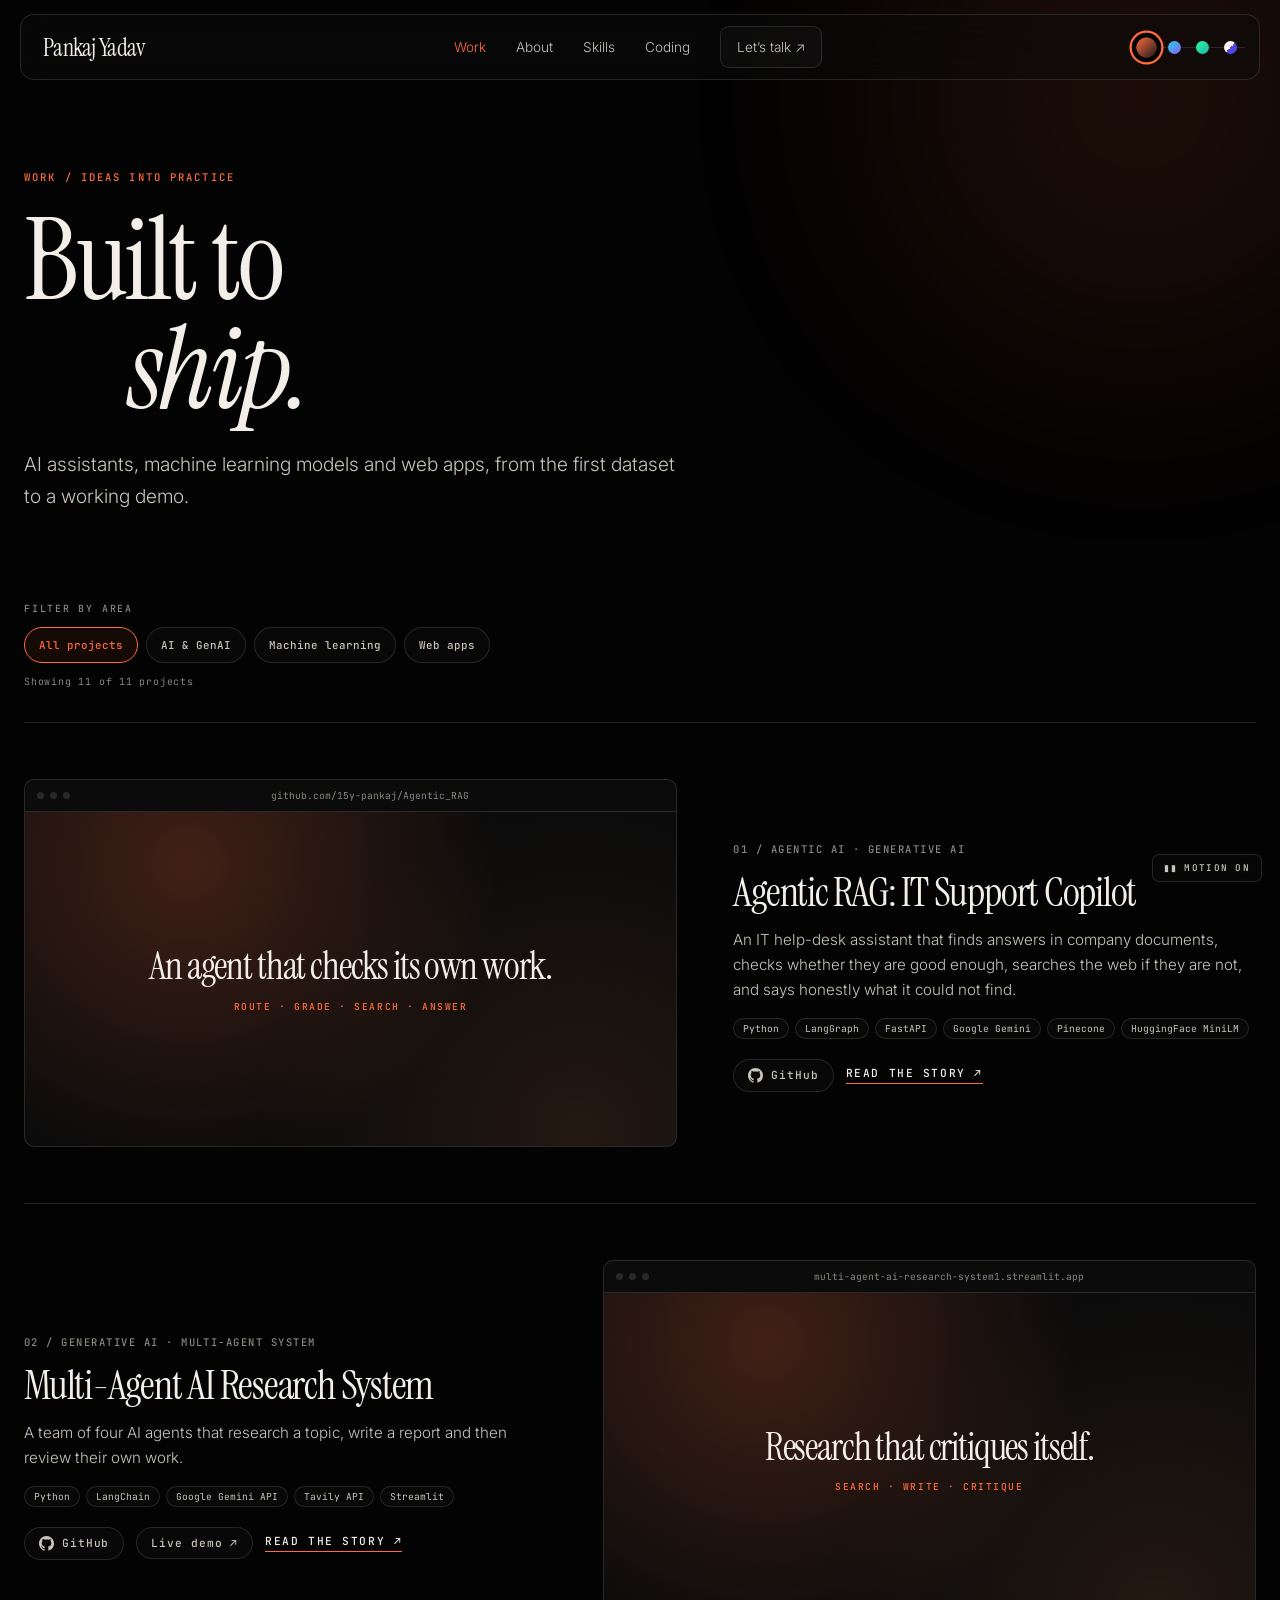
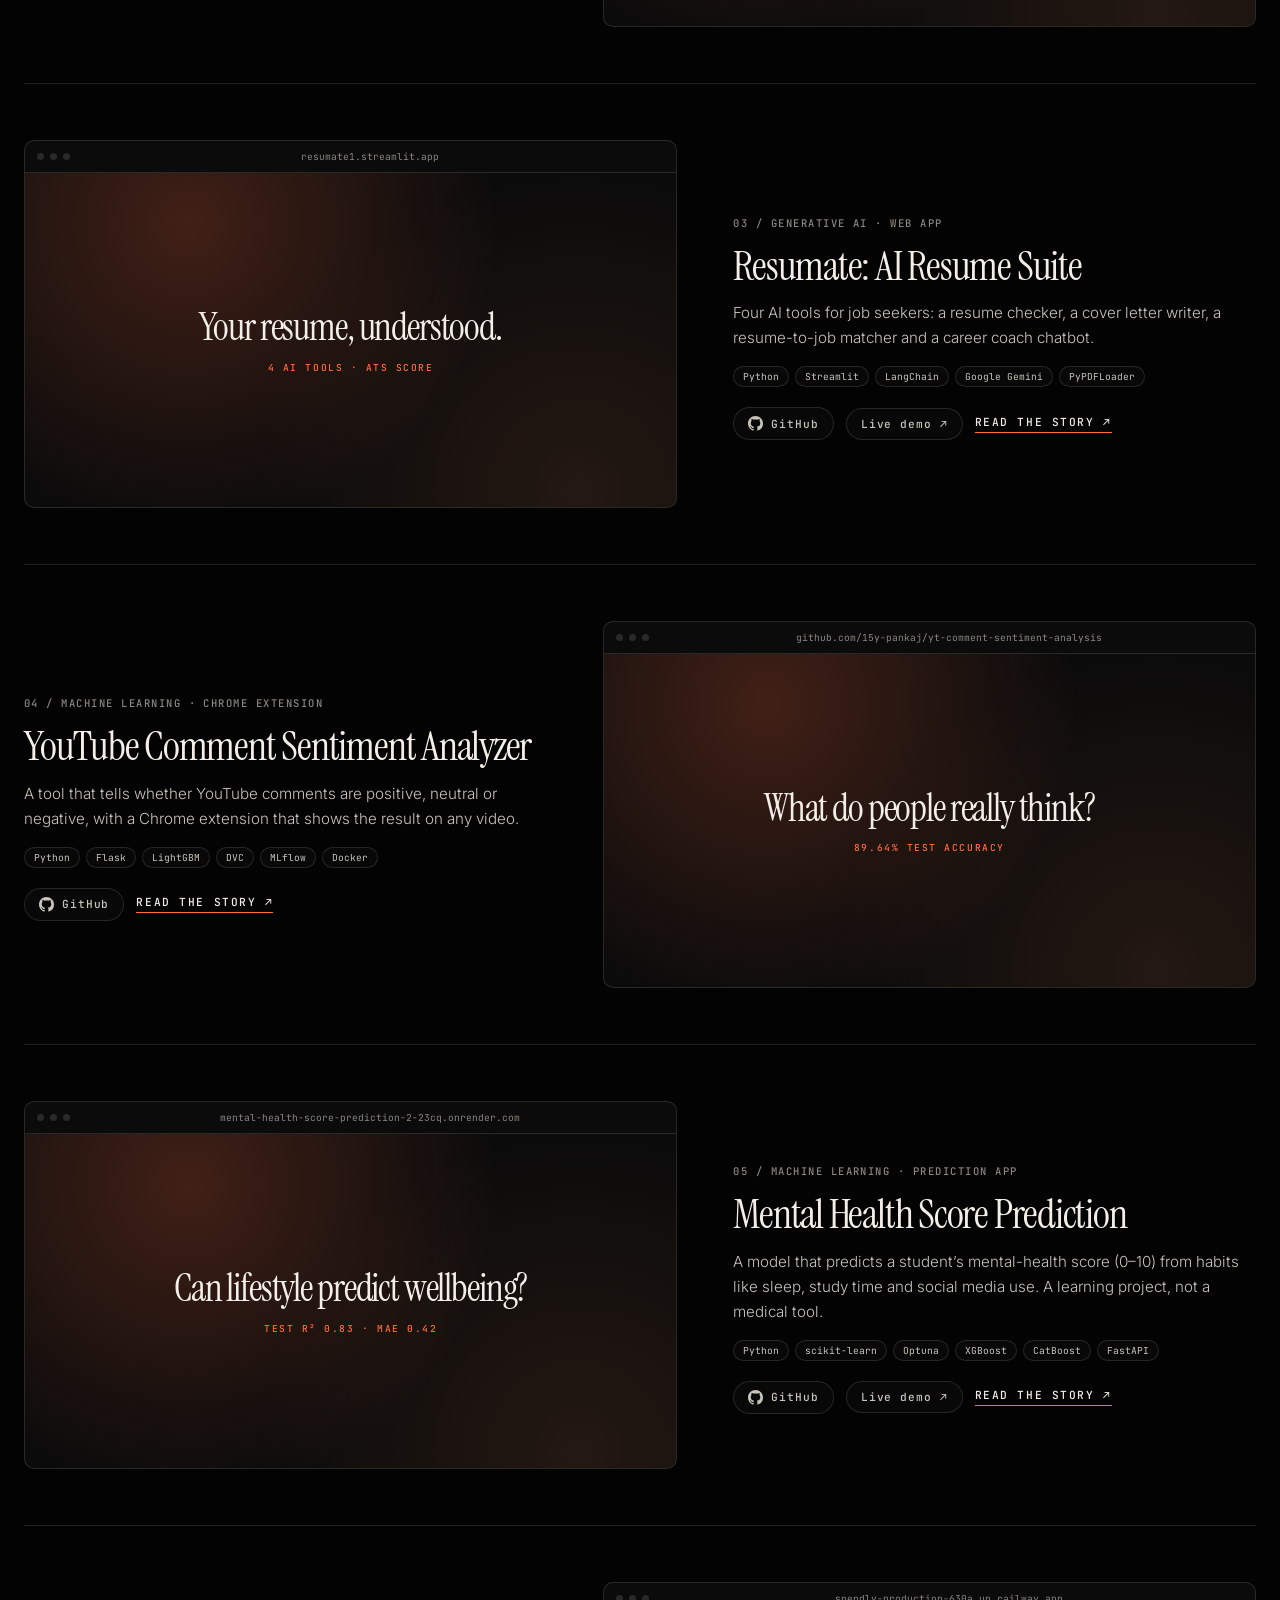
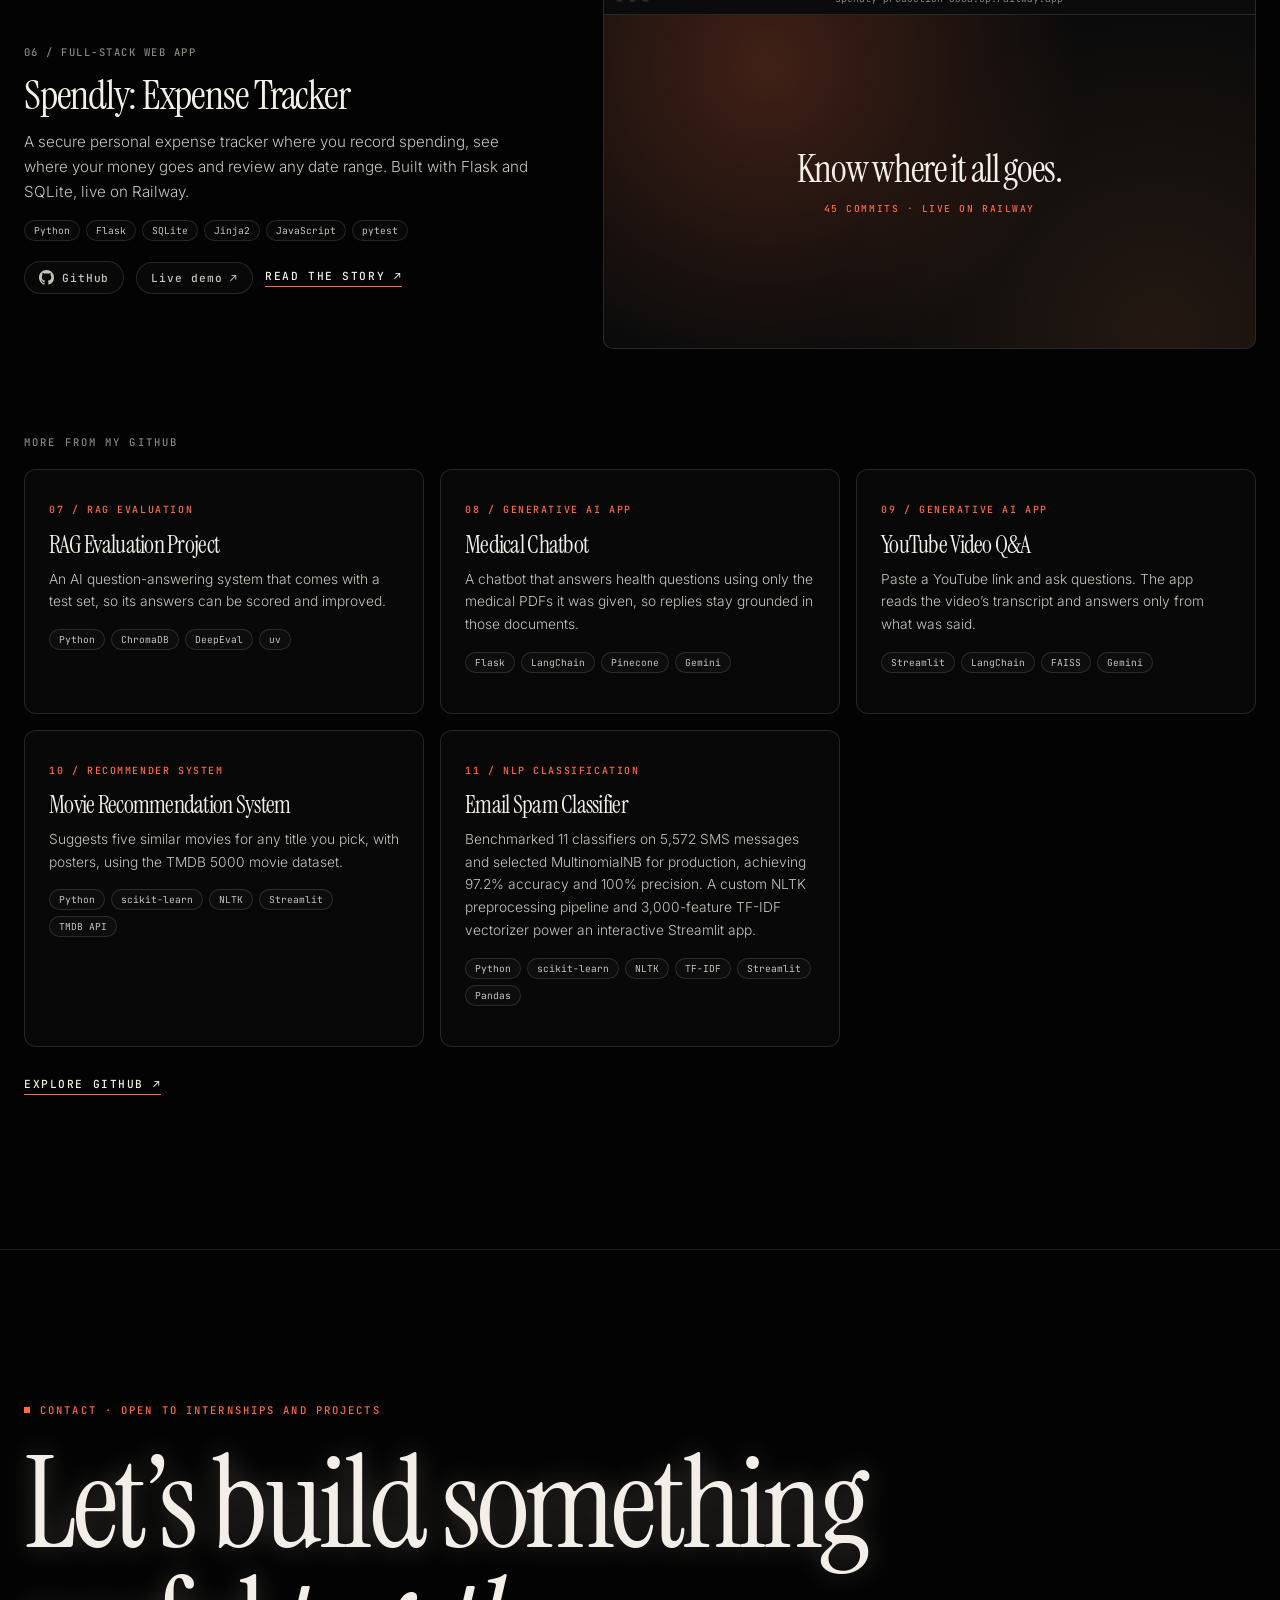
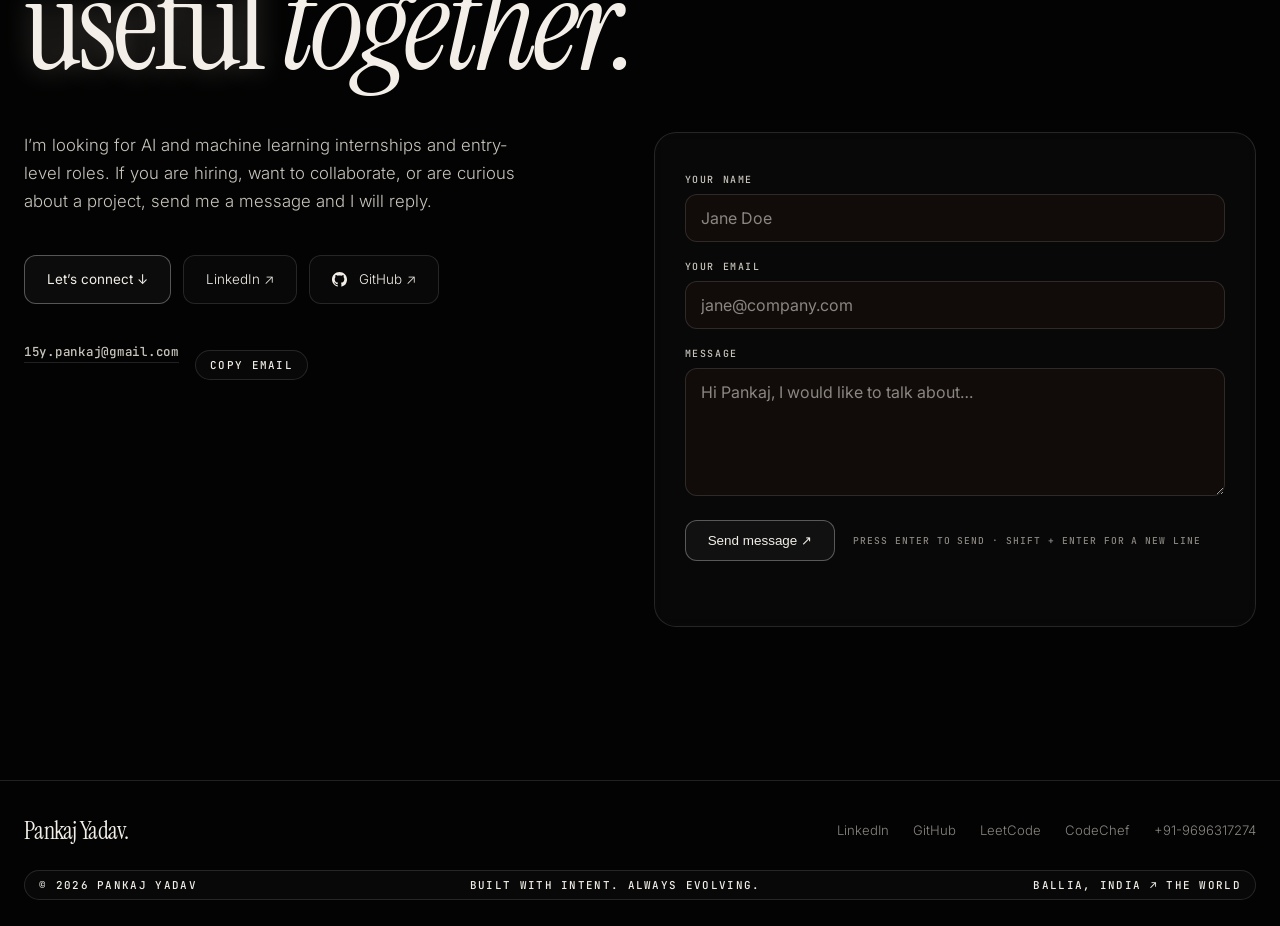
==== commit 04c50b69: "edit" ====
--- a/pages/work.html
+++ b/pages/work.html
@@ -42,27 +42,37 @@
     <p class="lead reveal d2">AI assistants, machine learning models and web apps, from the first dataset to a working demo.</p>
   </div>
 </section>
-<section class="sec" style="padding-top:20px"><div class="wrap">
+<section class="sec" style="padding-top:20px"><div class="wrap" id="projects">
+  <div class="project-filters" data-project-filters hidden>
+    <span class="project-filter-label">FILTER BY AREA</span>
+    <div class="project-filter-buttons" role="group" aria-label="Filter projects by area">
+      <button type="button" data-filter="all" aria-pressed="true">All projects</button>
+      <button type="button" data-filter="ai" aria-pressed="false">AI &amp; GenAI</button>
+      <button type="button" data-filter="ml" aria-pressed="false">Machine learning</button>
+      <button type="button" data-filter="web" aria-pressed="false">Web apps</button>
+    </div>
+    <p class="project-filter-status" data-filter-status aria-live="polite" aria-atomic="true"></p>
+  </div>
   <div>
-<div class="wp reveal"><a class="mk" href="https://github.com/15y-pankaj/Agentic_RAG" target="_blank" rel="noopener" aria-label="Open Agentic RAG: IT Support Copilot"><div class="mb"><s></s><s></s><s></s><span>github.com/15y-pankaj/Agentic_RAG</span></div><div class="mv"><div><b>An agent that checks its own work.</b><small>ROUTE · GRADE · SEARCH · ANSWER</small></div></div></a>
+<div class="wp reveal" data-category="ai"><a class="mk" href="https://github.com/15y-pankaj/Agentic_RAG" target="_blank" rel="noopener" aria-label="Open Agentic RAG: IT Support Copilot"><div class="mb"><s></s><s></s><s></s><span>github.com/15y-pankaj/Agentic_RAG</span></div><div class="mv"><div><b>An agent that checks its own work.</b><small>ROUTE · GRADE · SEARCH · ANSWER</small></div></div></a>
 <div><span class="wn">01 / Agentic AI · Generative AI</span><h3><a href="https://github.com/15y-pankaj/Agentic_RAG" target="_blank" rel="noopener">Agentic RAG: IT Support Copilot</a></h3><p>An IT help-desk assistant that finds answers in company documents, checks whether they are good enough, searches the web if they are not, and says honestly what it could not find.</p><div class="chips sm"><span>Python</span><span>LangGraph</span><span>FastAPI</span><span>Google Gemini</span><span>Pinecone</span><span>HuggingFace MiniLM</span></div><div class="pa"><a class="pb gh" href="https://github.com/15y-pankaj/Agentic_RAG" target="_blank" rel="noopener" aria-label="Agentic RAG: IT Support Copilot on GitHub"><svg viewBox="0 0 16 16" width="15" height="15" fill="currentColor" aria-hidden="true"><path d="M8 0C3.58 0 0 3.58 0 8c0 3.54 2.29 6.53 5.47 7.59.4.07.55-.17.55-.38 0-.19-.01-.82-.01-1.49-2.01.37-2.53-.49-2.69-.94-.09-.23-.48-.94-.82-1.13-.28-.15-.68-.52-.01-.53.63-.01 1.08.58 1.23.82.72 1.21 1.87.87 2.33.66.07-.52.28-.87.51-1.07-1.78-.2-3.64-.89-3.64-3.95 0-.87.31-1.59.82-2.15-.08-.2-.36-1.02.08-2.12 0 0 .67-.21 2.2.82.64-.18 1.32-.27 2-.27.68 0 1.36.09 2 .27 1.53-1.04 2.2-.82 2.2-.82.44 1.1.16 1.92.08 2.12.51.56.82 1.27.82 2.15 0 3.07-1.87 3.75-3.65 3.95.29.25.54.73.54 1.48 0 1.07-.01 1.93-.01 2.2 0 .21.15.46.55.38A8.013 8.013 0 0016 8c0-4.42-3.58-8-8-8z"/></svg> GitHub</a><a class="lk" href="projects/project-agentic-rag.html">Read the story ↗</a></div></div></div>
-<div class="wp reveal"><a class="mk" href="https://multi-agent-ai-research-system1.streamlit.app/" target="_blank" rel="noopener" aria-label="Open Multi-Agent AI Research System"><div class="mb"><s></s><s></s><s></s><span>multi-agent-ai-research-system1.streamlit.app</span></div><div class="mv"><div><b>Research that critiques itself.</b><small>SEARCH · WRITE · CRITIQUE</small></div></div></a>
+<div class="wp reveal" data-category="ai"><a class="mk" href="https://multi-agent-ai-research-system1.streamlit.app/" target="_blank" rel="noopener" aria-label="Open Multi-Agent AI Research System"><div class="mb"><s></s><s></s><s></s><span>multi-agent-ai-research-system1.streamlit.app</span></div><div class="mv"><div><b>Research that critiques itself.</b><small>SEARCH · WRITE · CRITIQUE</small></div></div></a>
 <div><span class="wn">02 / Generative AI · Multi-agent system</span><h3><a href="https://multi-agent-ai-research-system1.streamlit.app/" target="_blank" rel="noopener">Multi-Agent AI Research System</a></h3><p>A team of four AI agents that research a topic, write a report and then review their own work.</p><div class="chips sm"><span>Python</span><span>LangChain</span><span>Google Gemini API</span><span>Tavily API</span><span>Streamlit</span></div><div class="pa"><a class="pb gh" href="https://github.com/15y-pankaj/multi-agent-ai-research-system" target="_blank" rel="noopener" aria-label="Multi-Agent AI Research System on GitHub"><svg viewBox="0 0 16 16" width="15" height="15" fill="currentColor" aria-hidden="true"><path d="M8 0C3.58 0 0 3.58 0 8c0 3.54 2.29 6.53 5.47 7.59.4.07.55-.17.55-.38 0-.19-.01-.82-.01-1.49-2.01.37-2.53-.49-2.69-.94-.09-.23-.48-.94-.82-1.13-.28-.15-.68-.52-.01-.53.63-.01 1.08.58 1.23.82.72 1.21 1.87.87 2.33.66.07-.52.28-.87.51-1.07-1.78-.2-3.64-.89-3.64-3.95 0-.87.31-1.59.82-2.15-.08-.2-.36-1.02.08-2.12 0 0 .67-.21 2.2.82.64-.18 1.32-.27 2-.27.68 0 1.36.09 2 .27 1.53-1.04 2.2-.82 2.2-.82.44 1.1.16 1.92.08 2.12.51.56.82 1.27.82 2.15 0 3.07-1.87 3.75-3.65 3.95.29.25.54.73.54 1.48 0 1.07-.01 1.93-.01 2.2 0 .21.15.46.55.38A8.013 8.013 0 0016 8c0-4.42-3.58-8-8-8z"/></svg> GitHub</a><a class="pb" href="https://multi-agent-ai-research-system1.streamlit.app/" target="_blank" rel="noopener" aria-label="Multi-Agent AI Research System live demo">Live demo ↗</a><a class="lk" href="projects/project-research-agents.html">Read the story ↗</a></div></div></div>
-<div class="wp reveal"><a class="mk" href="https://resumate1.streamlit.app/" target="_blank" rel="noopener" aria-label="Open Resumate: AI Resume Suite"><div class="mb"><s></s><s></s><s></s><span>resumate1.streamlit.app</span></div><div class="mv"><div><b>Your resume, understood.</b><small>4 AI TOOLS · ATS SCORE</small></div></div></a>
+<div class="wp reveal" data-category="ai"><a class="mk" href="https://resumate1.streamlit.app/" target="_blank" rel="noopener" aria-label="Open Resumate: AI Resume Suite"><div class="mb"><s></s><s></s><s></s><span>resumate1.streamlit.app</span></div><div class="mv"><div><b>Your resume, understood.</b><small>4 AI TOOLS · ATS SCORE</small></div></div></a>
 <div><span class="wn">03 / Generative AI · Web app</span><h3><a href="https://resumate1.streamlit.app/" target="_blank" rel="noopener">Resumate: AI Resume Suite</a></h3><p>Four AI tools for job seekers: a resume checker, a cover letter writer, a resume-to-job matcher and a career coach chatbot.</p><div class="chips sm"><span>Python</span><span>Streamlit</span><span>LangChain</span><span>Google Gemini</span><span>PyPDFLoader</span></div><div class="pa"><a class="pb gh" href="https://github.com/15y-pankaj/resumate" target="_blank" rel="noopener" aria-label="Resumate: AI Resume Suite on GitHub"><svg viewBox="0 0 16 16" width="15" height="15" fill="currentColor" aria-hidden="true"><path d="M8 0C3.58 0 0 3.58 0 8c0 3.54 2.29 6.53 5.47 7.59.4.07.55-.17.55-.38 0-.19-.01-.82-.01-1.49-2.01.37-2.53-.49-2.69-.94-.09-.23-.48-.94-.82-1.13-.28-.15-.68-.52-.01-.53.63-.01 1.08.58 1.23.82.72 1.21 1.87.87 2.33.66.07-.52.28-.87.51-1.07-1.78-.2-3.64-.89-3.64-3.95 0-.87.31-1.59.82-2.15-.08-.2-.36-1.02.08-2.12 0 0 .67-.21 2.2.82.64-.18 1.32-.27 2-.27.68 0 1.36.09 2 .27 1.53-1.04 2.2-.82 2.2-.82.44 1.1.16 1.92.08 2.12.51.56.82 1.27.82 2.15 0 3.07-1.87 3.75-3.65 3.95.29.25.54.73.54 1.48 0 1.07-.01 1.93-.01 2.2 0 .21.15.46.55.38A8.013 8.013 0 0016 8c0-4.42-3.58-8-8-8z"/></svg> GitHub</a><a class="pb" href="https://resumate1.streamlit.app/" target="_blank" rel="noopener" aria-label="Resumate: AI Resume Suite live demo">Live demo ↗</a><a class="lk" href="projects/project-resumate.html">Read the story ↗</a></div></div></div>
-<div class="wp reveal"><a class="mk" href="https://github.com/15y-pankaj/yt-comment-sentiment-analysis" target="_blank" rel="noopener" aria-label="Open YouTube Comment Sentiment Analyzer"><div class="mb"><s></s><s></s><s></s><span>github.com/15y-pankaj/yt-comment-sentiment-analysis</span></div><div class="mv"><div><b>What do people really think?</b><small>89.64% TEST ACCURACY</small></div></div></a>
+<div class="wp reveal" data-category="ml"><a class="mk" href="https://github.com/15y-pankaj/yt-comment-sentiment-analysis" target="_blank" rel="noopener" aria-label="Open YouTube Comment Sentiment Analyzer"><div class="mb"><s></s><s></s><s></s><span>github.com/15y-pankaj/yt-comment-sentiment-analysis</span></div><div class="mv"><div><b>What do people really think?</b><small>89.64% TEST ACCURACY</small></div></div></a>
 <div><span class="wn">04 / Machine learning · Chrome extension</span><h3><a href="https://github.com/15y-pankaj/yt-comment-sentiment-analysis" target="_blank" rel="noopener">YouTube Comment Sentiment Analyzer</a></h3><p>A tool that tells whether YouTube comments are positive, neutral or negative, with a Chrome extension that shows the result on any video.</p><div class="chips sm"><span>Python</span><span>Flask</span><span>LightGBM</span><span>DVC</span><span>MLflow</span><span>Docker</span></div><div class="pa"><a class="pb gh" href="https://github.com/15y-pankaj/yt-comment-sentiment-analysis" target="_blank" rel="noopener" aria-label="YouTube Comment Sentiment Analyzer on GitHub"><svg viewBox="0 0 16 16" width="15" height="15" fill="currentColor" aria-hidden="true"><path d="M8 0C3.58 0 0 3.58 0 8c0 3.54 2.29 6.53 5.47 7.59.4.07.55-.17.55-.38 0-.19-.01-.82-.01-1.49-2.01.37-2.53-.49-2.69-.94-.09-.23-.48-.94-.82-1.13-.28-.15-.68-.52-.01-.53.63-.01 1.08.58 1.23.82.72 1.21 1.87.87 2.33.66.07-.52.28-.87.51-1.07-1.78-.2-3.64-.89-3.64-3.95 0-.87.31-1.59.82-2.15-.08-.2-.36-1.02.08-2.12 0 0 .67-.21 2.2.82.64-.18 1.32-.27 2-.27.68 0 1.36.09 2 .27 1.53-1.04 2.2-.82 2.2-.82.44 1.1.16 1.92.08 2.12.51.56.82 1.27.82 2.15 0 3.07-1.87 3.75-3.65 3.95.29.25.54.73.54 1.48 0 1.07-.01 1.93-.01 2.2 0 .21.15.46.55.38A8.013 8.013 0 0016 8c0-4.42-3.58-8-8-8z"/></svg> GitHub</a><a class="lk" href="projects/project-youtube-sentiment.html">Read the story ↗</a></div></div></div>
-<div class="wp reveal"><a class="mk" href="https://mental-health-score-prediction-2-23cq.onrender.com" target="_blank" rel="noopener" aria-label="Open Mental Health Score Prediction"><div class="mb"><s></s><s></s><s></s><span>mental-health-score-prediction-2-23cq.onrender.com</span></div><div class="mv"><div><b>Can lifestyle predict wellbeing?</b><small>TEST R² 0.83 · MAE 0.42</small></div></div></a>
+<div class="wp reveal" data-category="ml"><a class="mk" href="https://mental-health-score-prediction-2-23cq.onrender.com" target="_blank" rel="noopener" aria-label="Open Mental Health Score Prediction"><div class="mb"><s></s><s></s><s></s><span>mental-health-score-prediction-2-23cq.onrender.com</span></div><div class="mv"><div><b>Can lifestyle predict wellbeing?</b><small>TEST R² 0.83 · MAE 0.42</small></div></div></a>
 <div><span class="wn">05 / Machine learning · Prediction app</span><h3><a href="https://mental-health-score-prediction-2-23cq.onrender.com" target="_blank" rel="noopener">Mental Health Score Prediction</a></h3><p>A model that predicts a student’s mental-health score (0–10) from habits like sleep, study time and social media use. A learning project, not a medical tool.</p><div class="chips sm"><span>Python</span><span>scikit-learn</span><span>Optuna</span><span>XGBoost</span><span>CatBoost</span><span>FastAPI</span></div><div class="pa"><a class="pb gh" href="https://github.com/15y-pankaj/Mental-Health-Score-Prediction" target="_blank" rel="noopener" aria-label="Mental Health Score Prediction on GitHub"><svg viewBox="0 0 16 16" width="15" height="15" fill="currentColor" aria-hidden="true"><path d="M8 0C3.58 0 0 3.58 0 8c0 3.54 2.29 6.53 5.47 7.59.4.07.55-.17.55-.38 0-.19-.01-.82-.01-1.49-2.01.37-2.53-.49-2.69-.94-.09-.23-.48-.94-.82-1.13-.28-.15-.68-.52-.01-.53.63-.01 1.08.58 1.23.82.72 1.21 1.87.87 2.33.66.07-.52.28-.87.51-1.07-1.78-.2-3.64-.89-3.64-3.95 0-.87.31-1.59.82-2.15-.08-.2-.36-1.02.08-2.12 0 0 .67-.21 2.2.82.64-.18 1.32-.27 2-.27.68 0 1.36.09 2 .27 1.53-1.04 2.2-.82 2.2-.82.44 1.1.16 1.92.08 2.12.51.56.82 1.27.82 2.15 0 3.07-1.87 3.75-3.65 3.95.29.25.54.73.54 1.48 0 1.07-.01 1.93-.01 2.2 0 .21.15.46.55.38A8.013 8.013 0 0016 8c0-4.42-3.58-8-8-8z"/></svg> GitHub</a><a class="pb" href="https://mental-health-score-prediction-2-23cq.onrender.com" target="_blank" rel="noopener" aria-label="Mental Health Score Prediction live demo">Live demo ↗</a><a class="lk" href="projects/project-mental-health.html">Read the story ↗</a></div></div></div>
-<div class="wp reveal"><a class="mk" href="https://spendly-production-630a.up.railway.app" target="_blank" rel="noopener" aria-label="Open Spendly: Expense Tracker"><div class="mb"><s></s><s></s><s></s><span>spendly-production-630a.up.railway.app</span></div><div class="mv"><div><b>Know where it all goes.</b><small>45 COMMITS · LIVE ON RAILWAY</small></div></div></a>
+<div class="wp reveal" data-category="web"><a class="mk" href="https://spendly-production-630a.up.railway.app" target="_blank" rel="noopener" aria-label="Open Spendly: Expense Tracker"><div class="mb"><s></s><s></s><s></s><span>spendly-production-630a.up.railway.app</span></div><div class="mv"><div><b>Know where it all goes.</b><small>45 COMMITS · LIVE ON RAILWAY</small></div></div></a>
 <div><span class="wn">06 / Full-stack web app</span><h3><a href="https://spendly-production-630a.up.railway.app" target="_blank" rel="noopener">Spendly: Expense Tracker</a></h3><p>A secure personal expense tracker where you record spending, see where your money goes and review any date range. Built with Flask and SQLite, live on Railway.</p><div class="chips sm"><span>Python</span><span>Flask</span><span>SQLite</span><span>Jinja2</span><span>JavaScript</span><span>pytest</span></div><div class="pa"><a class="pb gh" href="https://github.com/15y-pankaj/spendly" target="_blank" rel="noopener" aria-label="Spendly: Expense Tracker on GitHub"><svg viewBox="0 0 16 16" width="15" height="15" fill="currentColor" aria-hidden="true"><path d="M8 0C3.58 0 0 3.58 0 8c0 3.54 2.29 6.53 5.47 7.59.4.07.55-.17.55-.38 0-.19-.01-.82-.01-1.49-2.01.37-2.53-.49-2.69-.94-.09-.23-.48-.94-.82-1.13-.28-.15-.68-.52-.01-.53.63-.01 1.08.58 1.23.82.72 1.21 1.87.87 2.33.66.07-.52.28-.87.51-1.07-1.78-.2-3.64-.89-3.64-3.95 0-.87.31-1.59.82-2.15-.08-.2-.36-1.02.08-2.12 0 0 .67-.21 2.2.82.64-.18 1.32-.27 2-.27.68 0 1.36.09 2 .27 1.53-1.04 2.2-.82 2.2-.82.44 1.1.16 1.92.08 2.12.51.56.82 1.27.82 2.15 0 3.07-1.87 3.75-3.65 3.95.29.25.54.73.54 1.48 0 1.07-.01 1.93-.01 2.2 0 .21.15.46.55.38A8.013 8.013 0 0016 8c0-4.42-3.58-8-8-8z"/></svg> GitHub</a><a class="pb" href="https://spendly-production-630a.up.railway.app" target="_blank" rel="noopener" aria-label="Spendly: Expense Tracker live demo">Live demo ↗</a><a class="lk" href="projects/project-spendly.html">Read the story ↗</a></div></div></div>
   </div>
-  <p class="lb g reveal" style="margin:30px 0 0">MORE FROM MY GITHUB</p>
-  <div class="mw reveal"><a class="card" href="https://github.com/15y-pankaj/RAG-EVAL-PROJECT" target="_blank" rel="noopener"><small>07 / RAG evaluation</small><h4>RAG Evaluation Project</h4><p>An AI question-answering system that comes with a test set, so its answers can be scored and improved.</p><div class="chips sm"><span>Python</span><span>ChromaDB</span><span>DeepEval</span><span>uv</span></div></a>
-<a class="card" href="https://github.com/15y-pankaj/medical-chatbot" target="_blank" rel="noopener"><small>08 / Generative AI app</small><h4>Medical Chatbot</h4><p>A chatbot that answers health questions using only the medical PDFs it was given, so replies stay grounded in those documents.</p><div class="chips sm"><span>Flask</span><span>LangChain</span><span>Pinecone</span><span>Gemini</span></div></a>
-<a class="card" href="https://github.com/15y-pankaj/youtube-video-qa" target="_blank" rel="noopener"><small>09 / Generative AI app</small><h4>YouTube Video Q&amp;A</h4><p>Paste a YouTube link and ask questions. The app reads the video’s transcript and answers only from what was said.</p><div class="chips sm"><span>Streamlit</span><span>LangChain</span><span>FAISS</span><span>Gemini</span></div></a>
-<a class="card" href="https://github.com/15y-pankaj/Movie-Recommendation-System" target="_blank" rel="noopener"><small>10 / Recommender system</small><h4>Movie Recommendation System</h4><p>Suggests five similar movies for any title you pick, with posters, using the TMDB 5000 movie dataset.</p><div class="chips sm"><span>Python</span><span>scikit-learn</span><span>NLTK</span><span>Streamlit</span><span>TMDB API</span></div></a>
-<a class="card" href="https://github.com/15y-pankaj/Email-Spam-Classifier" target="_blank" rel="noopener"><small>11 / NLP classification</small><h4>Email Spam Classifier</h4><p>Tells spam from normal messages. Trained on 5,572 SMS and email messages and served through a simple web app.</p><div class="chips sm"><span>Python</span><span>scikit-learn</span><span>NLTK</span><span>Streamlit</span></div></a>
+  <p class="lb g reveal" data-project-more style="margin:30px 0 0">MORE FROM MY GITHUB</p>
+  <div class="mw reveal"><a class="card" data-category="ai" href="https://github.com/15y-pankaj/RAG-EVAL-PROJECT" target="_blank" rel="noopener"><small>07 / RAG evaluation</small><h4>RAG Evaluation Project</h4><p>An AI question-answering system that comes with a test set, so its answers can be scored and improved.</p><div class="chips sm"><span>Python</span><span>ChromaDB</span><span>DeepEval</span><span>uv</span></div></a>
+<a class="card" data-category="ai" href="https://github.com/15y-pankaj/medical-chatbot" target="_blank" rel="noopener"><small>08 / Generative AI app</small><h4>Medical Chatbot</h4><p>A chatbot that answers health questions using only the medical PDFs it was given, so replies stay grounded in those documents.</p><div class="chips sm"><span>Flask</span><span>LangChain</span><span>Pinecone</span><span>Gemini</span></div></a>
+<a class="card" data-category="ai" href="https://github.com/15y-pankaj/youtube-video-qa" target="_blank" rel="noopener"><small>09 / Generative AI app</small><h4>YouTube Video Q&amp;A</h4><p>Paste a YouTube link and ask questions. The app reads the video’s transcript and answers only from what was said.</p><div class="chips sm"><span>Streamlit</span><span>LangChain</span><span>FAISS</span><span>Gemini</span></div></a>
+<a class="card" data-category="ml" href="https://github.com/15y-pankaj/Movie-Recommendation-System" target="_blank" rel="noopener"><small>10 / Recommender system</small><h4>Movie Recommendation System</h4><p>Suggests five similar movies for any title you pick, with posters, using the TMDB 5000 movie dataset.</p><div class="chips sm"><span>Python</span><span>scikit-learn</span><span>NLTK</span><span>Streamlit</span><span>TMDB API</span></div></a>
+<a class="card" data-category="ml" href="https://github.com/15y-pankaj/Email-Spam-Classifier" target="_blank" rel="noopener"><small>11 / NLP classification</small><h4>Email Spam Classifier</h4><p>Benchmarked 11 classifiers on 5,572 SMS messages and selected MultinomialNB for production, achieving 97.2% accuracy and 100% precision. A custom NLTK preprocessing pipeline and 3,000-feature TF-IDF vectorizer power an interactive Streamlit app.</p><div class="chips sm"><span>Python</span><span>scikit-learn</span><span>NLTK</span><span>TF-IDF</span><span>Streamlit</span><span>Pandas</span></div></a>
 </div>
   <a class="all reveal" href="https://github.com/15y-pankaj" target="_blank" rel="noopener">Explore GitHub ↗</a>
 </div></section>
--- a/assets/css/style.css
+++ b/assets/css/style.css
@@ -244,6 +244,13 @@
 .card p{font-size:.86rem;color:var(--soft)}
 .all{display:inline-block;margin-top:30px;font:500 .7rem var(--mono);letter-spacing:.14em;text-transform:uppercase;border-bottom:1px solid var(--a1);padding-bottom:3px}
 .all:hover{color:var(--a1)}
+.project-filters{margin:0 0 34px}
+.project-filter-label{display:block;margin-bottom:12px;font:500 .62rem var(--mono);letter-spacing:.18em;color:var(--muted)}
+.project-filter-buttons{display:flex;flex-wrap:wrap;gap:8px}
+.project-filter-buttons button{border:1px solid var(--line);border-radius:99px;background:var(--card);color:var(--soft);font:500 .68rem var(--mono);padding:10px 14px;cursor:pointer;transition:color .2s,border-color .2s,background .2s}
+.project-filter-buttons button:hover,.project-filter-buttons button[aria-pressed="true"]{border-color:var(--a1);color:var(--a1);background:rgba(var(--a1-rgb),.08)}
+.project-filter-buttons button:focus-visible{outline:2px solid var(--a1);outline-offset:3px}
+.project-filter-status{margin:12px 0 0;color:var(--muted);font:400 .62rem var(--mono);letter-spacing:.08em}
 
 /* work page list */
 .work-list{margin-top:50px}
